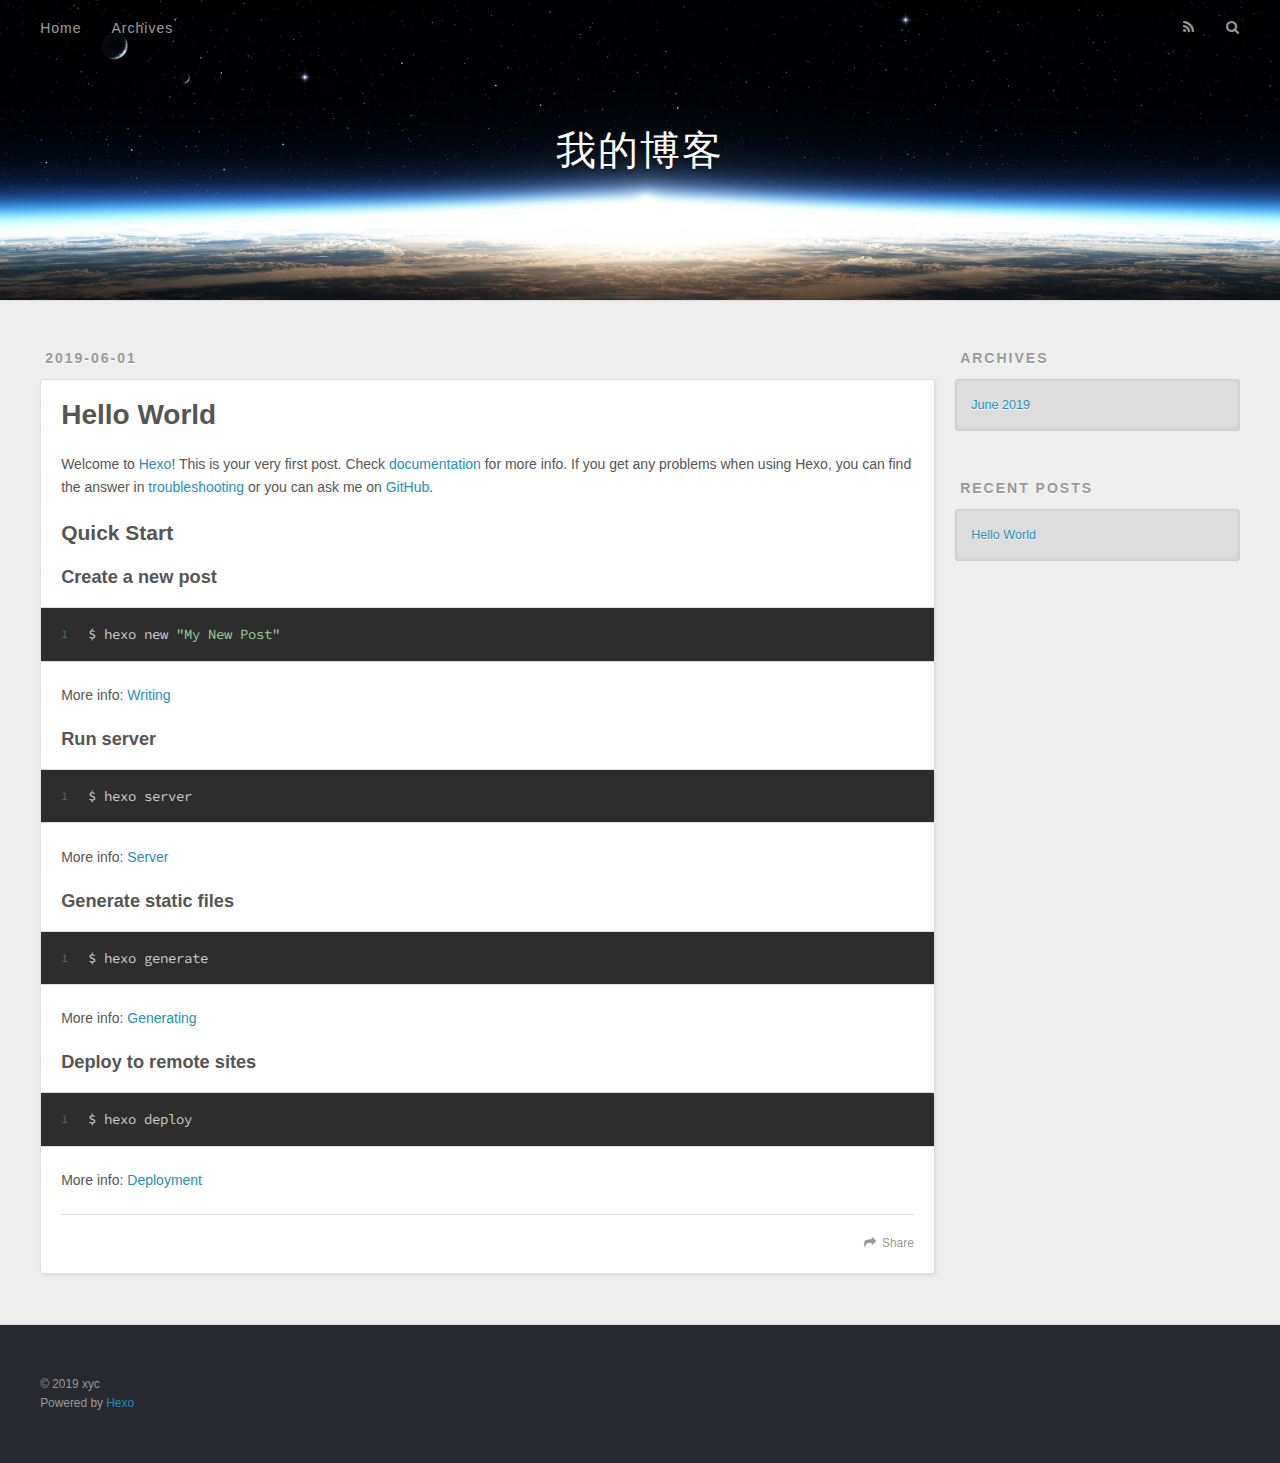
==== index.html @ a3c58cc2 "Site updated: 2019-06-01 21:04:26" ====
<!DOCTYPE html>
<html>
<head><meta name="generator" content="Hexo 3.8.0">
  <meta charset="utf-8">
  

  
  <title>我的博客</title>
  <meta name="viewport" content="width=device-width, initial-scale=1, maximum-scale=1">
  <meta property="og:type" content="website">
<meta property="og:title" content="我的博客">
<meta property="og:url" content="http://yoursite.com/index.html">
<meta property="og:site_name" content="我的博客">
<meta property="og:locale" content="default">
<meta name="twitter:card" content="summary">
<meta name="twitter:title" content="我的博客">
  
    <link rel="alternate" href="/atom.xml" title="我的博客" type="application/atom+xml">
  
  
    <link rel="icon" href="/favicon.png">
  
  
    <link href="//fonts.googleapis.com/css?family=Source+Code+Pro" rel="stylesheet" type="text/css">
  
  <link rel="stylesheet" href="/css/style.css">
</head>
</html>
<body>
  <div id="container">
    <div id="wrap">
      <header id="header">
  <div id="banner"></div>
  <div id="header-outer" class="outer">
    <div id="header-title" class="inner">
      <h1 id="logo-wrap">
        <a href="/" id="logo">我的博客</a>
      </h1>
      
    </div>
    <div id="header-inner" class="inner">
      <nav id="main-nav">
        <a id="main-nav-toggle" class="nav-icon"></a>
        
          <a class="main-nav-link" href="/">Home</a>
        
          <a class="main-nav-link" href="/archives">Archives</a>
        
      </nav>
      <nav id="sub-nav">
        
          <a id="nav-rss-link" class="nav-icon" href="/atom.xml" title="RSS Feed"></a>
        
        <a id="nav-search-btn" class="nav-icon" title="Search"></a>
      </nav>
      <div id="search-form-wrap">
        <form action="//google.com/search" method="get" accept-charset="UTF-8" class="search-form"><input type="search" name="q" class="search-form-input" placeholder="Search"><button type="submit" class="search-form-submit">&#xF002;</button><input type="hidden" name="sitesearch" value="http://yoursite.com"></form>
      </div>
    </div>
  </div>
</header>
      <div class="outer">
        <section id="main">
  
    <article id="post-hello-world" class="article article-type-post" itemscope itemprop="blogPost">
  <div class="article-meta">
    <a href="/2019/06/01/hello-world/" class="article-date">
  <time datetime="2019-06-01T12:49:20.097Z" itemprop="datePublished">2019-06-01</time>
</a>
    
  </div>
  <div class="article-inner">
    
    
      <header class="article-header">
        
  
    <h1 itemprop="name">
      <a class="article-title" href="/2019/06/01/hello-world/">Hello World</a>
    </h1>
  

      </header>
    
    <div class="article-entry" itemprop="articleBody">
      
        <p>Welcome to <a href="https://hexo.io/" target="_blank" rel="noopener">Hexo</a>! This is your very first post. Check <a href="https://hexo.io/docs/" target="_blank" rel="noopener">documentation</a> for more info. If you get any problems when using Hexo, you can find the answer in <a href="https://hexo.io/docs/troubleshooting.html" target="_blank" rel="noopener">troubleshooting</a> or you can ask me on <a href="https://github.com/hexojs/hexo/issues" target="_blank" rel="noopener">GitHub</a>.</p>
<h2 id="Quick-Start"><a href="#Quick-Start" class="headerlink" title="Quick Start"></a>Quick Start</h2><h3 id="Create-a-new-post"><a href="#Create-a-new-post" class="headerlink" title="Create a new post"></a>Create a new post</h3><figure class="highlight bash"><table><tr><td class="gutter"><pre><span class="line">1</span><br></pre></td><td class="code"><pre><span class="line">$ hexo new <span class="string">"My New Post"</span></span><br></pre></td></tr></table></figure>

<p>More info: <a href="https://hexo.io/docs/writing.html" target="_blank" rel="noopener">Writing</a></p>
<h3 id="Run-server"><a href="#Run-server" class="headerlink" title="Run server"></a>Run server</h3><figure class="highlight bash"><table><tr><td class="gutter"><pre><span class="line">1</span><br></pre></td><td class="code"><pre><span class="line">$ hexo server</span><br></pre></td></tr></table></figure>

<p>More info: <a href="https://hexo.io/docs/server.html" target="_blank" rel="noopener">Server</a></p>
<h3 id="Generate-static-files"><a href="#Generate-static-files" class="headerlink" title="Generate static files"></a>Generate static files</h3><figure class="highlight bash"><table><tr><td class="gutter"><pre><span class="line">1</span><br></pre></td><td class="code"><pre><span class="line">$ hexo generate</span><br></pre></td></tr></table></figure>

<p>More info: <a href="https://hexo.io/docs/generating.html" target="_blank" rel="noopener">Generating</a></p>
<h3 id="Deploy-to-remote-sites"><a href="#Deploy-to-remote-sites" class="headerlink" title="Deploy to remote sites"></a>Deploy to remote sites</h3><figure class="highlight bash"><table><tr><td class="gutter"><pre><span class="line">1</span><br></pre></td><td class="code"><pre><span class="line">$ hexo deploy</span><br></pre></td></tr></table></figure>

<p>More info: <a href="https://hexo.io/docs/deployment.html" target="_blank" rel="noopener">Deployment</a></p>

      
    </div>
    <footer class="article-footer">
      <a data-url="http://yoursite.com/2019/06/01/hello-world/" data-id="cjwdiovyq0000k8ajw006354e" class="article-share-link">Share</a>
      
      
    </footer>
  </div>
  
</article>


  


</section>
        
          <aside id="sidebar">
  
    

  
    

  
    
  
    
  <div class="widget-wrap">
    <h3 class="widget-title">Archives</h3>
    <div class="widget">
      <ul class="archive-list"><li class="archive-list-item"><a class="archive-list-link" href="/archives/2019/06/">June 2019</a></li></ul>
    </div>
  </div>


  
    
  <div class="widget-wrap">
    <h3 class="widget-title">Recent Posts</h3>
    <div class="widget">
      <ul>
        
          <li>
            <a href="/2019/06/01/hello-world/">Hello World</a>
          </li>
        
      </ul>
    </div>
  </div>

  
</aside>
        
      </div>
      <footer id="footer">
  
  <div class="outer">
    <div id="footer-info" class="inner">
      &copy; 2019 xyc<br>
      Powered by <a href="http://hexo.io/" target="_blank">Hexo</a>
    </div>
  </div>
</footer>
    </div>
    <nav id="mobile-nav">
  
    <a href="/" class="mobile-nav-link">Home</a>
  
    <a href="/archives" class="mobile-nav-link">Archives</a>
  
</nav>
    

<script src="//ajax.googleapis.com/ajax/libs/jquery/2.0.3/jquery.min.js"></script>


  <link rel="stylesheet" href="/fancybox/jquery.fancybox.css">
  <script src="/fancybox/jquery.fancybox.pack.js"></script>


<script src="/js/script.js"></script>



  </div>
</body>
</html>
---- css/style.css ----
body {
  width: 100%;
}
body:before,
body:after {
  content: "";
  display: table;
}
body:after {
  clear: both;
}
html,
body,
div,
span,
applet,
object,
iframe,
h1,
h2,
h3,
h4,
h5,
h6,
p,
blockquote,
pre,
a,
abbr,
acronym,
address,
big,
cite,
code,
del,
dfn,
em,
img,
ins,
kbd,
q,
s,
samp,
small,
strike,
strong,
sub,
sup,
tt,
var,
dl,
dt,
dd,
ol,
ul,
li,
fieldset,
form,
label,
legend,
table,
caption,
tbody,
tfoot,
thead,
tr,
th,
td {
  margin: 0;
  padding: 0;
  border: 0;
  outline: 0;
  font-weight: inherit;
  font-style: inherit;
  font-family: inherit;
  font-size: 100%;
  vertical-align: baseline;
}
body {
  line-height: 1;
  color: #000;
  background: #fff;
}
ol,
ul {
  list-style: none;
}
table {
  border-collapse: separate;
  border-spacing: 0;
  vertical-align: middle;
}
caption,
th,
td {
  text-align: left;
  font-weight: normal;
  vertical-align: middle;
}
a img {
  border: none;
}
input,
button {
  margin: 0;
  padding: 0;
}
input::-moz-focus-inner,
button::-moz-focus-inner {
  border: 0;
  padding: 0;
}
@font-face {
  font-family: FontAwesome;
  font-style: normal;
  font-weight: normal;
  src: url("fonts/fontawesome-webfont.eot?v=#4.0.3");
  src: url("fonts/fontawesome-webfont.eot?#iefix&v=#4.0.3") format("embedded-opentype"), url("fonts/fontawesome-webfont.woff?v=#4.0.3") format("woff"), url("fonts/fontawesome-webfont.ttf?v=#4.0.3") format("truetype"), url("fonts/fontawesome-webfont.svg#fontawesomeregular?v=#4.0.3") format("svg");
}
html,
body,
#container {
  height: 100%;
}
body {
  background: #eee;
  font: 14px -apple-system, BlinkMacSystemFont, "Segoe UI", "Roboto", "Oxygen", "Ubuntu", "Cantarell", "Fira Sans", "Droid Sans", "Helvetica Neue", sans-serif;
  -webkit-text-size-adjust: 100%;
}
.outer {
  max-width: 1220px;
  margin: 0 auto;
  padding: 0 20px;
}
.outer:before,
.outer:after {
  content: "";
  display: table;
}
.outer:after {
  clear: both;
}
.inner {
  display: inline;
  float: left;
  width: 98.33333333333333%;
  margin: 0 0.833333333333333%;
}
.left,
.alignleft {
  float: left;
}
.right,
.alignright {
  float: right;
}
.clear {
  clear: both;
}
#container {
  position: relative;
}
.mobile-nav-on {
  overflow: hidden;
}
#wrap {
  height: 100%;
  width: 100%;
  position: absolute;
  top: 0;
  left: 0;
  -webkit-transition: 0.2s ease-out;
  -moz-transition: 0.2s ease-out;
  -ms-transition: 0.2s ease-out;
  transition: 0.2s ease-out;
  z-index: 1;
  background: #eee;
}
.mobile-nav-on #wrap {
  left: 280px;
}
@media screen and (min-width: 768px) {
  #main {
    display: inline;
    float: left;
    width: 73.33333333333333%;
    margin: 0 0.833333333333333%;
  }
}
.article-date,
.article-category-link,
.archive-year,
.widget-title {
  text-decoration: none;
  text-transform: uppercase;
  letter-spacing: 2px;
  color: #999;
  margin-bottom: 1em;
  margin-left: 5px;
  line-height: 1em;
  text-shadow: 0 1px #fff;
  font-weight: bold;
}
.article-inner,
.archive-article-inner {
  background: #fff;
  -webkit-box-shadow: 1px 2px 3px #ddd;
  box-shadow: 1px 2px 3px #ddd;
  border: 1px solid #ddd;
  border-radius: 3px;
}
.article-entry h1,
.widget h1 {
  font-size: 2em;
}
.article-entry h2,
.widget h2 {
  font-size: 1.5em;
}
.article-entry h3,
.widget h3 {
  font-size: 1.3em;
}
.article-entry h4,
.widget h4 {
  font-size: 1.2em;
}
.article-entry h5,
.widget h5 {
  font-size: 1em;
}
.article-entry h6,
.widget h6 {
  font-size: 1em;
  color: #999;
}
.article-entry hr,
.widget hr {
  border: 1px dashed #ddd;
}
.article-entry strong,
.widget strong {
  font-weight: bold;
}
.article-entry em,
.widget em,
.article-entry cite,
.widget cite {
  font-style: italic;
}
.article-entry sup,
.widget sup,
.article-entry sub,
.widget sub {
  font-size: 0.75em;
  line-height: 0;
  position: relative;
  vertical-align: baseline;
}
.article-entry sup,
.widget sup {
  top: -0.5em;
}
.article-entry sub,
.widget sub {
  bottom: -0.2em;
}
.article-entry small,
.widget small {
  font-size: 0.85em;
}
.article-entry acronym,
.widget acronym,
.article-entry abbr,
.widget abbr {
  border-bottom: 1px dotted;
}
.article-entry ul,
.widget ul,
.article-entry ol,
.widget ol,
.article-entry dl,
.widget dl {
  margin: 0 20px;
  line-height: 1.6em;
}
.article-entry ul ul,
.widget ul ul,
.article-entry ol ul,
.widget ol ul,
.article-entry ul ol,
.widget ul ol,
.article-entry ol ol,
.widget ol ol {
  margin-top: 0;
  margin-bottom: 0;
}
.article-entry ul,
.widget ul {
  list-style: disc;
}
.article-entry ol,
.widget ol {
  list-style: decimal;
}
.article-entry dt,
.widget dt {
  font-weight: bold;
}
#header {
  height: 300px;
  position: relative;
  border-bottom: 1px solid #ddd;
}
#header:before,
#header:after {
  content: "";
  position: absolute;
  left: 0;
  right: 0;
  height: 40px;
}
#header:before {
  top: 0;
  background: -webkit-linear-gradient(rgba(0,0,0,0.2), transparent);
  background: -moz-linear-gradient(rgba(0,0,0,0.2), transparent);
  background: -ms-linear-gradient(rgba(0,0,0,0.2), transparent);
  background: linear-gradient(rgba(0,0,0,0.2), transparent);
}
#header:after {
  bottom: 0;
  background: -webkit-linear-gradient(transparent, rgba(0,0,0,0.2));
  background: -moz-linear-gradient(transparent, rgba(0,0,0,0.2));
  background: -ms-linear-gradient(transparent, rgba(0,0,0,0.2));
  background: linear-gradient(transparent, rgba(0,0,0,0.2));
}
#header-outer {
  height: 100%;
  position: relative;
}
#header-inner {
  position: relative;
  overflow: hidden;
}
#banner {
  position: absolute;
  top: 0;
  left: 0;
  width: 100%;
  height: 100%;
  background: url("images/banner.jpg") center #000;
  -webkit-background-size: cover;
  -moz-background-size: cover;
  background-size: cover;
  z-index: -1;
}
#header-title {
  text-align: center;
  height: 40px;
  position: absolute;
  top: 50%;
  left: 0;
  margin-top: -20px;
}
#logo,
#subtitle {
  text-decoration: none;
  color: #fff;
  font-weight: 300;
  text-shadow: 0 1px 4px rgba(0,0,0,0.3);
}
#logo {
  font-size: 40px;
  line-height: 40px;
  letter-spacing: 2px;
}
#subtitle {
  font-size: 16px;
  line-height: 16px;
  letter-spacing: 1px;
}
#subtitle-wrap {
  margin-top: 16px;
}
#main-nav {
  float: left;
  margin-left: -15px;
}
.nav-icon,
.main-nav-link {
  float: left;
  color: #fff;
  opacity: 0.6;
  text-decoration: none;
  text-shadow: 0 1px rgba(0,0,0,0.2);
  -webkit-transition: opacity 0.2s;
  -moz-transition: opacity 0.2s;
  -ms-transition: opacity 0.2s;
  transition: opacity 0.2s;
  display: block;
  padding: 20px 15px;
}
.nav-icon:hover,
.main-nav-link:hover {
  opacity: 1;
}
.nav-icon {
  font-family: FontAwesome;
  text-align: center;
  font-size: 14px;
  width: 14px;
  height: 14px;
  padding: 20px 15px;
  position: relative;
  cursor: pointer;
}
.main-nav-link {
  font-weight: 300;
  letter-spacing: 1px;
}
@media screen and (max-width: 479px) {
  .main-nav-link {
    display: none;
  }
}
#main-nav-toggle {
  display: none;
}
#main-nav-toggle:before {
  content: "\f0c9";
}
@media screen and (max-width: 479px) {
  #main-nav-toggle {
    display: block;
  }
}
#sub-nav {
  float: right;
  margin-right: -15px;
}
#nav-rss-link:before {
  content: "\f09e";
}
#nav-search-btn:before {
  content: "\f002";
}
#search-form-wrap {
  position: absolute;
  top: 15px;
  width: 150px;
  height: 30px;
  right: -150px;
  opacity: 0;
  -webkit-transition: 0.2s ease-out;
  -moz-transition: 0.2s ease-out;
  -ms-transition: 0.2s ease-out;
  transition: 0.2s ease-out;
}
#search-form-wrap.on {
  opacity: 1;
  right: 0;
}
@media screen and (max-width: 479px) {
  #search-form-wrap {
    width: 100%;
    right: -100%;
  }
}
.search-form {
  position: absolute;
  top: 0;
  left: 0;
  right: 0;
  background: #fff;
  padding: 5px 15px;
  border-radius: 15px;
  -webkit-box-shadow: 0 0 10px rgba(0,0,0,0.3);
  box-shadow: 0 0 10px rgba(0,0,0,0.3);
}
.search-form-input {
  border: none;
  background: none;
  color: #555;
  width: 100%;
  font: 13px -apple-system, BlinkMacSystemFont, "Segoe UI", "Roboto", "Oxygen", "Ubuntu", "Cantarell", "Fira Sans", "Droid Sans", "Helvetica Neue", sans-serif;
  outline: none;
}
.search-form-input::-webkit-search-results-decoration,
.search-form-input::-webkit-search-cancel-button {
  -webkit-appearance: none;
}
.search-form-submit {
  position: absolute;
  top: 50%;
  right: 10px;
  margin-top: -7px;
  font: 13px FontAwesome;
  border: none;
  background: none;
  color: #bbb;
  cursor: pointer;
}
.search-form-submit:hover,
.search-form-submit:focus {
  color: #777;
}
.article {
  margin: 50px 0;
}
.article-inner {
  overflow: hidden;
}
.article-meta:before,
.article-meta:after {
  content: "";
  display: table;
}
.article-meta:after {
  clear: both;
}
.article-date {
  float: left;
}
.article-category {
  float: left;
  line-height: 1em;
  color: #ccc;
  text-shadow: 0 1px #fff;
  margin-left: 8px;
}
.article-category:before {
  content: "\2022";
}
.article-category-link {
  margin: 0 12px 1em;
}
.article-header {
  padding: 20px 20px 0;
}
.article-title {
  text-decoration: none;
  font-size: 2em;
  font-weight: bold;
  color: #555;
  line-height: 1.1em;
  -webkit-transition: color 0.2s;
  -moz-transition: color 0.2s;
  -ms-transition: color 0.2s;
  transition: color 0.2s;
}
a.article-title:hover {
  color: #258fb8;
}
.article-entry {
  color: #555;
  padding: 0 20px;
}
.article-entry:before,
.article-entry:after {
  content: "";
  display: table;
}
.article-entry:after {
  clear: both;
}
.article-entry p,
.article-entry table {
  line-height: 1.6em;
  margin: 1.6em 0;
}
.article-entry h1,
.article-entry h2,
.article-entry h3,
.article-entry h4,
.article-entry h5,
.article-entry h6 {
  font-weight: bold;
}
.article-entry h1,
.article-entry h2,
.article-entry h3,
.article-entry h4,
.article-entry h5,
.article-entry h6 {
  line-height: 1.1em;
  margin: 1.1em 0;
}
.article-entry a {
  color: #258fb8;
  text-decoration: none;
}
.article-entry a:hover {
  text-decoration: underline;
}
.article-entry ul,
.article-entry ol,
.article-entry dl {
  margin-top: 1.6em;
  margin-bottom: 1.6em;
}
.article-entry img,
.article-entry video {
  max-width: 100%;
  height: auto;
  display: block;
  margin: auto;
}
.article-entry iframe {
  border: none;
}
.article-entry table {
  width: 100%;
  border-collapse: collapse;
  border-spacing: 0;
}
.article-entry th {
  font-weight: bold;
  border-bottom: 3px solid #ddd;
  padding-bottom: 0.5em;
}
.article-entry td {
  border-bottom: 1px solid #ddd;
  padding: 10px 0;
}
.article-entry blockquote {
  font-family: Georgia, "Times New Roman", serif;
  font-size: 1.4em;
  margin: 1.6em 20px;
  text-align: center;
}
.article-entry blockquote footer {
  font-size: 14px;
  margin: 1.6em 0;
  font-family: -apple-system, BlinkMacSystemFont, "Segoe UI", "Roboto", "Oxygen", "Ubuntu", "Cantarell", "Fira Sans", "Droid Sans", "Helvetica Neue", sans-serif;
}
.article-entry blockquote footer cite:before {
  content: "—";
  padding: 0 0.5em;
}
.article-entry .pullquote {
  text-align: left;
  width: 45%;
  margin: 0;
}
.article-entry .pullquote.left {
  margin-left: 0.5em;
  margin-right: 1em;
}
.article-entry .pullquote.right {
  margin-right: 0.5em;
  margin-left: 1em;
}
.article-entry .caption {
  color: #999;
  display: block;
  font-size: 0.9em;
  margin-top: 0.5em;
  position: relative;
  text-align: center;
}
.article-entry .video-container {
  position: relative;
  padding-top: 56.25%;
  height: 0;
  overflow: hidden;
}
.article-entry .video-container iframe,
.article-entry .video-container object,
.article-entry .video-container embed {
  position: absolute;
  top: 0;
  left: 0;
  width: 100%;
  height: 100%;
  margin-top: 0;
}
.article-more-link a {
  display: inline-block;
  line-height: 1em;
  padding: 6px 15px;
  border-radius: 15px;
  background: #eee;
  color: #999;
  text-shadow: 0 1px #fff;
  text-decoration: none;
}
.article-more-link a:hover {
  background: #258fb8;
  color: #fff;
  text-decoration: none;
  text-shadow: 0 1px #1e7293;
}
.article-footer {
  font-size: 0.85em;
  line-height: 1.6em;
  border-top: 1px solid #ddd;
  padding-top: 1.6em;
  margin: 0 20px 20px;
}
.article-footer:before,
.article-footer:after {
  content: "";
  display: table;
}
.article-footer:after {
  clear: both;
}
.article-footer a {
  color: #999;
  text-decoration: none;
}
.article-footer a:hover {
  color: #555;
}
.article-tag-list-item {
  float: left;
  margin-right: 10px;
}
.article-tag-list-link:before {
  content: "#";
}
.article-comment-link {
  float: right;
}
.article-comment-link:before {
  content: "\f075";
  font-family: FontAwesome;
  padding-right: 8px;
}
.article-share-link {
  cursor: pointer;
  float: right;
  margin-left: 20px;
}
.article-share-link:before {
  content: "\f064";
  font-family: FontAwesome;
  padding-right: 6px;
}
#article-nav {
  position: relative;
}
#article-nav:before,
#article-nav:after {
  content: "";
  display: table;
}
#article-nav:after {
  clear: both;
}
@media screen and (min-width: 768px) {
  #article-nav {
    margin: 50px 0;
  }
  #article-nav:before {
    width: 8px;
    height: 8px;
    position: absolute;
    top: 50%;
    left: 50%;
    margin-top: -4px;
    margin-left: -4px;
    content: "";
    border-radius: 50%;
    background: #ddd;
    -webkit-box-shadow: 0 1px 2px #fff;
    box-shadow: 0 1px 2px #fff;
  }
}
.article-nav-link-wrap {
  text-decoration: none;
  text-shadow: 0 1px #fff;
  color: #999;
  -webkit-box-sizing: border-box;
  -moz-box-sizing: border-box;
  box-sizing: border-box;
  margin-top: 50px;
  text-align: center;
  display: block;
}
.article-nav-link-wrap:hover {
  color: #555;
}
@media screen and (min-width: 768px) {
  .article-nav-link-wrap {
    width: 50%;
    margin-top: 0;
  }
}
@media screen and (min-width: 768px) {
  #article-nav-newer {
    float: left;
    text-align: right;
    padding-right: 20px;
  }
}
@media screen and (min-width: 768px) {
  #article-nav-older {
    float: right;
    text-align: left;
    padding-left: 20px;
  }
}
.article-nav-caption {
  text-transform: uppercase;
  letter-spacing: 2px;
  color: #ddd;
  line-height: 1em;
  font-weight: bold;
}
#article-nav-newer .article-nav-caption {
  margin-right: -2px;
}
.article-nav-title {
  font-size: 0.85em;
  line-height: 1.6em;
  margin-top: 0.5em;
}
.article-share-box {
  position: absolute;
  display: none;
  background: #fff;
  -webkit-box-shadow: 1px 2px 10px rgba(0,0,0,0.2);
  box-shadow: 1px 2px 10px rgba(0,0,0,0.2);
  border-radius: 3px;
  margin-left: -145px;
  overflow: hidden;
  z-index: 1;
}
.article-share-box.on {
  display: block;
}
.article-share-input {
  width: 100%;
  background: none;
  -webkit-box-sizing: border-box;
  -moz-box-sizing: border-box;
  box-sizing: border-box;
  font: 14px -apple-system, BlinkMacSystemFont, "Segoe UI", "Roboto", "Oxygen", "Ubuntu", "Cantarell", "Fira Sans", "Droid Sans", "Helvetica Neue", sans-serif;
  padding: 0 15px;
  color: #555;
  outline: none;
  border: 1px solid #ddd;
  border-radius: 3px 3px 0 0;
  height: 36px;
  line-height: 36px;
}
.article-share-links {
  background: #eee;
}
.article-share-links:before,
.article-share-links:after {
  content: "";
  display: table;
}
.article-share-links:after {
  clear: both;
}
.article-share-twitter,
.article-share-facebook,
.article-share-pinterest,
.article-share-google {
  width: 50px;
  height: 36px;
  display: block;
  float: left;
  position: relative;
  color: #999;
  text-shadow: 0 1px #fff;
}
.article-share-twitter:before,
.article-share-facebook:before,
.article-share-pinterest:before,
.article-share-google:before {
  font-size: 20px;
  font-family: FontAwesome;
  width: 20px;
  height: 20px;
  position: absolute;
  top: 50%;
  left: 50%;
  margin-top: -10px;
  margin-left: -10px;
  text-align: center;
}
.article-share-twitter:hover,
.article-share-facebook:hover,
.article-share-pinterest:hover,
.article-share-google:hover {
  color: #fff;
}
.article-share-twitter:before {
  content: "\f099";
}
.article-share-twitter:hover {
  background: #00aced;
  text-shadow: 0 1px #008abe;
}
.article-share-facebook:before {
  content: "\f09a";
}
.article-share-facebook:hover {
  background: #3b5998;
  text-shadow: 0 1px #2f477a;
}
.article-share-pinterest:before {
  content: "\f0d2";
}
.article-share-pinterest:hover {
  background: #cb2027;
  text-shadow: 0 1px #a21a1f;
}
.article-share-google:before {
  content: "\f0d5";
}
.article-share-google:hover {
  background: #dd4b39;
  text-shadow: 0 1px #be3221;
}
.article-gallery {
  background: #000;
  position: relative;
}
.article-gallery-photos {
  position: relative;
  overflow: hidden;
}
.article-gallery-img {
  display: none;
  max-width: 100%;
}
.article-gallery-img:first-child {
  display: block;
}
.article-gallery-img.loaded {
  position: absolute;
  display: block;
}
.article-gallery-img img {
  display: block;
  max-width: 100%;
  margin: 0 auto;
}
#comments {
  background: #fff;
  -webkit-box-shadow: 1px 2px 3px #ddd;
  box-shadow: 1px 2px 3px #ddd;
  padding: 20px;
  border: 1px solid #ddd;
  border-radius: 3px;
  margin: 50px 0;
}
#comments a {
  color: #258fb8;
}
.archives-wrap {
  margin: 50px 0;
}
.archives:before,
.archives:after {
  content: "";
  display: table;
}
.archives:after {
  clear: both;
}
.archive-year-wrap {
  margin-bottom: 1em;
}
.archives {
  -webkit-column-gap: 10px;
  -moz-column-gap: 10px;
  column-gap: 10px;
}
@media screen and (min-width: 480px) and (max-width: 767px) {
  .archives {
    -webkit-column-count: 2;
    -moz-column-count: 2;
    column-count: 2;
  }
}
@media screen and (min-width: 768px) {
  .archives {
    -webkit-column-count: 3;
    -moz-column-count: 3;
    column-count: 3;
  }
}
.archive-article {
  -webkit-column-break-inside: avoid;
  page-break-inside: avoid;
  overflow: hidden;
  break-inside: avoid-column;
}
.archive-article-inner {
  padding: 10px;
  margin-bottom: 15px;
}
.archive-article-title {
  text-decoration: none;
  font-weight: bold;
  color: #555;
  -webkit-transition: color 0.2s;
  -moz-transition: color 0.2s;
  -ms-transition: color 0.2s;
  transition: color 0.2s;
  line-height: 1.6em;
}
.archive-article-title:hover {
  color: #258fb8;
}
.archive-article-footer {
  margin-top: 1em;
}
.archive-article-date {
  color: #999;
  text-decoration: none;
  font-size: 0.85em;
  line-height: 1em;
  margin-bottom: 0.5em;
  display: block;
}
#page-nav {
  margin: 50px auto;
  background: #fff;
  -webkit-box-shadow: 1px 2px 3px #ddd;
  box-shadow: 1px 2px 3px #ddd;
  border: 1px solid #ddd;
  border-radius: 3px;
  text-align: center;
  color: #999;
  overflow: hidden;
}
#page-nav:before,
#page-nav:after {
  content: "";
  display: table;
}
#page-nav:after {
  clear: both;
}
#page-nav a,
#page-nav span {
  padding: 10px 20px;
  line-height: 1;
  height: 2ex;
}
#page-nav a {
  color: #999;
  text-decoration: none;
}
#page-nav a:hover {
  background: #999;
  color: #fff;
}
#page-nav .prev {
  float: left;
}
#page-nav .next {
  float: right;
}
#page-nav .page-number {
  display: inline-block;
}
@media screen and (max-width: 479px) {
  #page-nav .page-number {
    display: none;
  }
}
#page-nav .current {
  color: #555;
  font-weight: bold;
}
#page-nav .space {
  color: #ddd;
}
#footer {
  background: #262a30;
  padding: 50px 0;
  border-top: 1px solid #ddd;
  color: #999;
}
#footer a {
  color: #258fb8;
  text-decoration: none;
}
#footer a:hover {
  text-decoration: underline;
}
#footer-info {
  line-height: 1.6em;
  font-size: 0.85em;
}
.article-entry pre,
.article-entry .highlight {
  background: #2d2d2d;
  margin: 0 -20px;
  padding: 15px 20px;
  border-style: solid;
  border-color: #ddd;
  border-width: 1px 0;
  overflow: auto;
  color: #ccc;
  line-height: 22.400000000000002px;
}
.article-entry .highlight .gutter pre,
.article-entry .gist .gist-file .gist-data .line-numbers {
  color: #666;
  font-size: 0.85em;
}
.article-entry pre,
.article-entry code {
  font-family: "Source Code Pro", Consolas, Monaco, Menlo, Consolas, monospace;
}
.article-entry code {
  background: #eee;
  text-shadow: 0 1px #fff;
  padding: 0 0.3em;
}
.article-entry pre code {
  background: none;
  text-shadow: none;
  padding: 0;
}
.article-entry .highlight pre {
  border: none;
  margin: 0;
  padding: 0;
}
.article-entry .highlight table {
  margin: 0;
  width: auto;
}
.article-entry .highlight td {
  border: none;
  padding: 0;
}
.article-entry .highlight figcaption {
  font-size: 0.85em;
  color: #999;
  line-height: 1em;
  margin-bottom: 1em;
}
.article-entry .highlight figcaption:before,
.article-entry .highlight figcaption:after {
  content: "";
  display: table;
}
.article-entry .highlight figcaption:after {
  clear: both;
}
.article-entry .highlight figcaption a {
  float: right;
}
.article-entry .highlight .gutter pre {
  text-align: right;
  padding-right: 20px;
}
.article-entry .highlight .line {
  height: 22.400000000000002px;
}
.article-entry .highlight .line.marked {
  background: #515151;
}
.article-entry .gist {
  margin: 0 -20px;
  border-style: solid;
  border-color: #ddd;
  border-width: 1px 0;
  background: #2d2d2d;
  padding: 15px 20px 15px 0;
}
.article-entry .gist .gist-file {
  border: none;
  font-family: "Source Code Pro", Consolas, Monaco, Menlo, Consolas, monospace;
  margin: 0;
}
.article-entry .gist .gist-file .gist-data {
  background: none;
  border: none;
}
.article-entry .gist .gist-file .gist-data .line-numbers {
  background: none;
  border: none;
  padding: 0 20px 0 0;
}
.article-entry .gist .gist-file .gist-data .line-data {
  padding: 0 !important;
}
.article-entry .gist .gist-file .highlight {
  margin: 0;
  padding: 0;
  border: none;
}
.article-entry .gist .gist-file .gist-meta {
  background: #2d2d2d;
  color: #999;
  font: 0.85em -apple-system, BlinkMacSystemFont, "Segoe UI", "Roboto", "Oxygen", "Ubuntu", "Cantarell", "Fira Sans", "Droid Sans", "Helvetica Neue", sans-serif;
  text-shadow: 0 0;
  padding: 0;
  margin-top: 1em;
  margin-left: 20px;
}
.article-entry .gist .gist-file .gist-meta a {
  color: #258fb8;
  font-weight: normal;
}
.article-entry .gist .gist-file .gist-meta a:hover {
  text-decoration: underline;
}
pre .comment,
pre .title {
  color: #999;
}
pre .variable,
pre .attribute,
pre .tag,
pre .regexp,
pre .ruby .constant,
pre .xml .tag .title,
pre .xml .pi,
pre .xml .doctype,
pre .html .doctype,
pre .css .id,
pre .css .class,
pre .css .pseudo {
  color: #f2777a;
}
pre .number,
pre .preprocessor,
pre .built_in,
pre .literal,
pre .params,
pre .constant {
  color: #f99157;
}
pre .class,
pre .ruby .class .title,
pre .css .rules .attribute {
  color: #9c9;
}
pre .string,
pre .value,
pre .inheritance,
pre .header,
pre .ruby .symbol,
pre .xml .cdata {
  color: #9c9;
}
pre .css .hexcolor {
  color: #6cc;
}
pre .function,
pre .python .decorator,
pre .python .title,
pre .ruby .function .title,
pre .ruby .title .keyword,
pre .perl .sub,
pre .javascript .title,
pre .coffeescript .title {
  color: #69c;
}
pre .keyword,
pre .javascript .function {
  color: #c9c;
}
@media screen and (max-width: 479px) {
  #mobile-nav {
    position: absolute;
    top: 0;
    left: 0;
    width: 280px;
    height: 100%;
    background: #191919;
    border-right: 1px solid #fff;
  }
}
@media screen and (max-width: 479px) {
  .mobile-nav-link {
    display: block;
    color: #999;
    text-decoration: none;
    padding: 15px 20px;
    font-weight: bold;
  }
  .mobile-nav-link:hover {
    color: #fff;
  }
}
@media screen and (min-width: 768px) {
  #sidebar {
    display: inline;
    float: left;
    width: 23.333333333333332%;
    margin: 0 0.833333333333333%;
  }
}
.widget-wrap {
  margin: 50px 0;
}
.widget {
  color: #777;
  text-shadow: 0 1px #fff;
  background: #ddd;
  -webkit-box-shadow: 0 -1px 4px #ccc inset;
  box-shadow: 0 -1px 4px #ccc inset;
  border: 1px solid #ccc;
  padding: 15px;
  border-radius: 3px;
}
.widget a {
  color: #258fb8;
  text-decoration: none;
}
.widget a:hover {
  text-decoration: underline;
}
.widget ul ul,
.widget ol ul,
.widget dl ul,
.widget ul ol,
.widget ol ol,
.widget dl ol,
.widget ul dl,
.widget ol dl,
.widget dl dl {
  margin-left: 15px;
  list-style: disc;
}
.widget {
  line-height: 1.6em;
  word-wrap: break-word;
  font-size: 0.9em;
}
.widget ul,
.widget ol {
  list-style: none;
  margin: 0;
}
.widget ul ul,
.widget ol ul,
.widget ul ol,
.widget ol ol {
  margin: 0 20px;
}
.widget ul ul,
.widget ol ul {
  list-style: disc;
}
.widget ul ol,
.widget ol ol {
  list-style: decimal;
}
.category-list-count,
.tag-list-count,
.archive-list-count {
  padding-left: 5px;
  color: #999;
  font-size: 0.85em;
}
.category-list-count:before,
.tag-list-count:before,
.archive-list-count:before {
  content: "(";
}
.category-list-count:after,
.tag-list-count:after,
.archive-list-count:after {
  content: ")";
}
.tagcloud a {
  margin-right: 5px;
  display: inline-block;
}
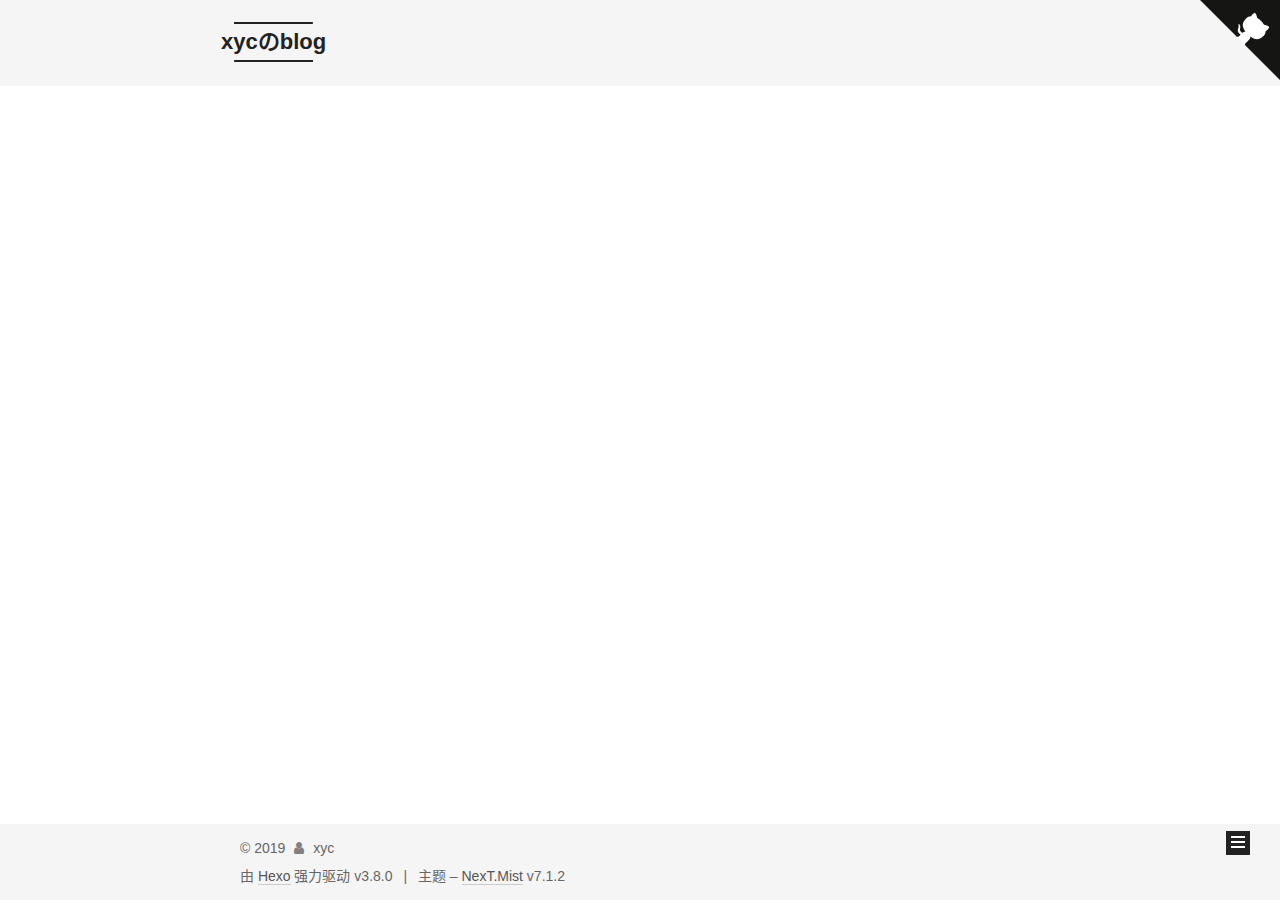
==== commit bf333965: "Site updated: 2019-06-19 16:52:22" ====
--- a/index.html
+++ b/index.html
@@ -1,188 +1,749 @@
 <!DOCTYPE html>
-<html>
+
+
+
+
+
+
+
+
+
+
+
+
+  
+
+
+<html class="theme-next mist use-motion" lang="zh-CN">
 <head><meta name="generator" content="Hexo 3.8.0">
-  <meta charset="utf-8">
-  
-
-  
-  <title>我的博客</title>
-  <meta name="viewport" content="width=device-width, initial-scale=1, maximum-scale=1">
+  <meta charset="UTF-8">
+<meta http-equiv="X-UA-Compatible" content="IE=edge">
+<meta name="viewport" content="width=device-width, initial-scale=1, maximum-scale=2">
+<meta name="theme-color" content="#222">
+
+
+
+
+
+
+
+
+
+
+
+
+
+
+
+
+
+
+
+
+
+
+
+
+<link rel="stylesheet" href="/lib/font-awesome/css/font-awesome.min.css?v=4.6.2">
+
+<link rel="stylesheet" href="/css/main.css?v=7.1.2">
+
+
+  <link rel="apple-touch-icon" sizes="180x180" href="/images/apple-touch-icon-next.png?v=7.1.2">
+
+
+  <link rel="icon" type="image/png" sizes="32x32" href="/images/favicon.ico?v=7.1.2">
+
+
+  <link rel="icon" type="image/png" sizes="16x16" href="/images/favicon-16x16-next.png?v=7.1.2">
+
+
+  <link rel="mask-icon" href="/images/logo.svg?v=7.1.2" color="#222">
+
+
+
+
+
+
+
+<script id="hexo.configurations">
+  var NexT = window.NexT || {};
+  var CONFIG = {
+    root: '/',
+    scheme: 'Mist',
+    version: '7.1.2',
+    sidebar: {"position":"left","display":"post","offset":12,"onmobile":false,"dimmer":false},
+    back2top: true,
+    back2top_sidebar: false,
+    fancybox: false,
+    fastclick: false,
+    lazyload: false,
+    tabs: true,
+    motion: {"enable":true,"async":false,"transition":{"post_block":"fadeIn","post_header":"slideDownIn","post_body":"slideDownIn","coll_header":"slideLeftIn","sidebar":"slideUpIn"}},
+    algolia: {
+      applicationID: '',
+      apiKey: '',
+      indexName: '',
+      hits: {"per_page":10},
+      labels: {"input_placeholder":"Search for Posts","hits_empty":"We didn't find any results for the search: ${query}","hits_stats":"${hits} results found in ${time} ms"}
+    }
+  };
+</script>
+
+
+  
+
+
+
+
   <meta property="og:type" content="website">
-<meta property="og:title" content="我的博客">
+<meta property="og:title" content="xycのblog">
 <meta property="og:url" content="http://yoursite.com/index.html">
-<meta property="og:site_name" content="我的博客">
-<meta property="og:locale" content="default">
+<meta property="og:site_name" content="xycのblog">
+<meta property="og:locale" content="zh-CN">
 <meta name="twitter:card" content="summary">
-<meta name="twitter:title" content="我的博客">
-  
-    <link rel="alternate" href="/atom.xml" title="我的博客" type="application/atom+xml">
-  
-  
-    <link rel="icon" href="/favicon.png">
-  
-  
-    <link href="//fonts.googleapis.com/css?family=Source+Code+Pro" rel="stylesheet" type="text/css">
-  
-  <link rel="stylesheet" href="/css/style.css">
+<meta name="twitter:title" content="xycのblog">
+
+
+
+
+
+  
+  
+  <link rel="canonical" href="http://yoursite.com/">
+
+
+
+<script id="page.configurations">
+  CONFIG.page = {
+    sidebar: "",
+  };
+</script>
+
+  <title>xycのblog</title>
+  
+
+
+
+
+
+
+
+
+
+
+
+
+  <noscript>
+  <style>
+  .use-motion .motion-element,
+  .use-motion .brand,
+  .use-motion .menu-item,
+  .sidebar-inner,
+  .use-motion .post-block,
+  .use-motion .pagination,
+  .use-motion .comments,
+  .use-motion .post-header,
+  .use-motion .post-body,
+  .use-motion .collection-title { opacity: initial; }
+
+  .use-motion .logo,
+  .use-motion .site-title,
+  .use-motion .site-subtitle {
+    opacity: initial;
+    top: initial;
+  }
+
+  .use-motion .logo-line-before i { left: initial; }
+  .use-motion .logo-line-after i { right: initial; }
+  </style>
+</noscript>
+
 </head>
-</html>
-<body>
-  <div id="container">
-    <div id="wrap">
-      <header id="header">
-  <div id="banner"></div>
-  <div id="header-outer" class="outer">
-    <div id="header-title" class="inner">
-      <h1 id="logo-wrap">
-        <a href="/" id="logo">我的博客</a>
-      </h1>
-      
+
+<body itemscope itemtype="http://schema.org/WebPage" lang="zh-CN">
+
+  
+  
+    
+  
+
+  <div class="container sidebar-position-left 
+  page-home">
+    <div class="headband"></div>
+    <a href="https://github.com/ppxh" class="github-corner" aria-label="View source on GitHub"><svg width="80" height="80" viewbox="0 0 250 250" style="fill:#151513; color:#fff; position: absolute; top: 0; border: 0; right: 0;" aria-hidden="true"><path d="M0,0 L115,115 L130,115 L142,142 L250,250 L250,0 Z"/><path d="M128.3,109.0 C113.8,99.7 119.0,89.6 119.0,89.6 C122.0,82.7 120.5,78.6 120.5,78.6 C119.2,72.0 123.4,76.3 123.4,76.3 C127.3,80.9 125.5,87.3 125.5,87.3 C122.9,97.6 130.6,101.9 134.4,103.2" fill="currentColor" style="transform-origin: 130px 106px;" class="octo-arm"/><path d="M115.0,115.0 C114.9,115.1 118.7,116.5 119.8,115.4 L133.7,101.6 C136.9,99.2 139.9,98.4 142.2,98.6 C133.8,88.0 127.5,74.4 143.8,58.0 C148.5,53.4 154.0,51.2 159.7,51.0 C160.3,49.4 163.2,43.6 171.4,40.1 C171.4,40.1 176.1,42.5 178.8,56.2 C183.1,58.6 187.2,61.8 190.9,65.4 C194.5,69.0 197.7,73.2 200.1,77.6 C213.8,80.2 216.3,84.9 216.3,84.9 C212.7,93.1 206.9,96.0 205.4,96.6 C205.1,102.4 203.0,107.8 198.3,112.5 C181.9,128.9 168.3,122.5 157.7,114.1 C157.9,116.9 156.7,120.9 152.7,124.9 L141.0,136.5 C139.8,137.7 141.6,141.9 141.8,141.8 Z" fill="currentColor" class="octo-body"/></svg></a><style>.github-corner:hover .octo-arm{animation:octocat-wave 560ms ease-in-out}@keyframes octocat-wave{0%,100%{transform:rotate(0)}20%,60%{transform:rotate(-25deg)}40%,80%{transform:rotate(10deg)}}@media (max-width:500px){.github-corner:hover .octo-arm{animation:none}.github-corner .octo-arm{animation:octocat-wave 560ms ease-in-out}}</style>
+    <header id="header" class="header" itemscope itemtype="http://schema.org/WPHeader">
+      <div class="header-inner"><div class="site-brand-wrapper">
+  <div class="site-meta">
+    
+
+    <div class="custom-logo-site-title">
+      <a href="/" class="brand" rel="start">
+        <span class="logo-line-before"><i></i></span>
+        <span class="site-title">xycのblog</span>
+        <span class="logo-line-after"><i></i></span>
+      </a>
     </div>
-    <div id="header-inner" class="inner">
-      <nav id="main-nav">
-        <a id="main-nav-toggle" class="nav-icon"></a>
-        
-          <a class="main-nav-link" href="/">Home</a>
-        
-          <a class="main-nav-link" href="/archives">Archives</a>
-        
-      </nav>
-      <nav id="sub-nav">
-        
-          <a id="nav-rss-link" class="nav-icon" href="/atom.xml" title="RSS Feed"></a>
-        
-        <a id="nav-search-btn" class="nav-icon" title="Search"></a>
-      </nav>
-      <div id="search-form-wrap">
-        <form action="//google.com/search" method="get" accept-charset="UTF-8" class="search-form"><input type="search" name="q" class="search-form-input" placeholder="Search"><button type="submit" class="search-form-submit">&#xF002;</button><input type="hidden" name="sitesearch" value="http://yoursite.com"></form>
-      </div>
+    
+      
+        <p class="site-subtitle">something need remember</p>
+      
+    
+    
+  </div>
+
+  <div class="site-nav-toggle">
+    <button aria-label="切换导航栏">
+      <span class="btn-bar"></span>
+      <span class="btn-bar"></span>
+      <span class="btn-bar"></span>
+    </button>
+  </div>
+</div>
+
+
+
+<nav class="site-nav">
+  
+    <ul id="menu" class="menu">
+      
+        
+        
+        
+          
+          <li class="menu-item menu-item-home menu-item-active">
+
+    
+    
+    
+      
+    
+
+    
+      
+    
+
+    <a href="/" rel="section"><i class="menu-item-icon fa fa-fw fa-home"></i> <br>首页</a>
+
+  </li>
+        
+        
+        
+          
+          <li class="menu-item menu-item-about">
+
+    
+    
+    
+      
+    
+
+    
+      
+    
+
+    <a href="/about/" rel="section"><i class="menu-item-icon fa fa-fw fa-user"></i> <br>关于</a>
+
+  </li>
+        
+        
+        
+          
+          <li class="menu-item menu-item-tags">
+
+    
+    
+    
+      
+    
+
+    
+      
+    
+
+    <a href="/tags/" rel="section"><i class="menu-item-icon fa fa-fw fa-tags"></i> <br>标签<span class="badge">0</span></a>
+
+  </li>
+        
+        
+        
+          
+          <li class="menu-item menu-item-categories">
+
+    
+    
+    
+      
+    
+
+    
+      
+    
+
+    <a href="/categories/" rel="section"><i class="menu-item-icon fa fa-fw fa-th"></i> <br>分类<span class="badge">0</span></a>
+
+  </li>
+        
+        
+        
+          
+          <li class="menu-item menu-item-archives">
+
+    
+    
+    
+      
+    
+
+    
+      
+    
+
+    <a href="/archives/" rel="section"><i class="menu-item-icon fa fa-fw fa-archive"></i> <br>归档<span class="badge">1</span></a>
+
+  </li>
+
+      
+      
+    </ul>
+  
+
+  
+    
+
+  
+
+  
+</nav>
+
+
+
+  
+
+
+
+</div>
+    </header>
+
+    
+
+
+    <main id="main" class="main">
+      <div class="main-inner">
+        <div class="content-wrap">
+          
+          <div id="content" class="content">
+            
+  <section id="posts" class="posts-expand">
+    
+      
+
+  
+
+  
+  
+  
+
+  
+
+  <article class="post post-type-normal" itemscope itemtype="http://schema.org/Article">
+  
+  
+  
+  <div class="post-block">
+    <link itemprop="mainEntityOfPage" href="http://yoursite.com/2019/06/01/hello-world/">
+
+    <span hidden itemprop="author" itemscope itemtype="http://schema.org/Person">
+      <meta itemprop="name" content="xyc">
+      <meta itemprop="description" content>
+      <meta itemprop="image" content="/images/avatar.gif">
+    </span>
+
+    <span hidden itemprop="publisher" itemscope itemtype="http://schema.org/Organization">
+      <meta itemprop="name" content="xycのblog">
+    </span>
+
+    
+      <header class="post-header">
+
+        
+        
+          <h1 class="post-title" itemprop="name headline">
+                
+                
+                <a href="/2019/06/01/hello-world/" class="post-title-link" itemprop="url">首页</a>
+              
+            
+          </h1>
+        
+
+        <div class="post-meta">
+          <span class="post-time">
+
+            
+            
+            
+
+            
+              <span class="post-meta-item-icon">
+                <i class="fa fa-calendar-o"></i>
+              </span>
+              
+                <span class="post-meta-item-text">发表于</span>
+              
+
+              
+                
+              
+
+              <time title="创建时间：2019-06-01 20:49:20" itemprop="dateCreated datePublished" datetime="2019-06-01T20:49:20+08:00">2019-06-01</time>
+            
+
+            
+              
+
+              
+                
+                <span class="post-meta-divider">|</span>
+                
+
+                <span class="post-meta-item-icon">
+                  <i class="fa fa-calendar-check-o"></i>
+                </span>
+                
+                  <span class="post-meta-item-text">更新于</span>
+                
+                <time title="修改时间：2019-06-19 16:52:09" itemprop="dateModified" datetime="2019-06-19T16:52:09+08:00">2019-06-19</time>
+              
+            
+          </span>
+
+          
+
+          
+            
+            
+          
+
+          
+          
+
+          
+
+          
+
+          
+
+        </div>
+      </header>
+    
+
+    
+    
+    
+    <div class="post-body" itemprop="articleBody">
+
+      
+      
+
+      
+        
+          
+            <p>#xycの博客</p>
+<h2 id="目前计划"><a href="#目前计划" class="headerlink" title="目前计划"></a>目前计划</h2><p>###PAT,CCF刷题 </p>
+<p> 日常记录 高级真题 0/63   2019.6.19</p>
+
+          
+        
+      
+    </div>
+
+    
+
+    
+    
+    
+
+    
+
+    
+      
+    
+    
+
+    
+
+    <footer class="post-footer">
+      
+
+      
+
+      
+
+      
+      
+        <div class="post-eof"></div>
+      
+    </footer>
+  </div>
+  
+  
+  
+  </article>
+
+
+    
+  </section>
+
+  
+
+
+          </div>
+          
+
+        </div>
+        
+          
+  
+  <div class="sidebar-toggle">
+    <div class="sidebar-toggle-line-wrap">
+      <span class="sidebar-toggle-line sidebar-toggle-line-first"></span>
+      <span class="sidebar-toggle-line sidebar-toggle-line-middle"></span>
+      <span class="sidebar-toggle-line sidebar-toggle-line-last"></span>
     </div>
   </div>
-</header>
-      <div class="outer">
-        <section id="main">
-  
-    <article id="post-hello-world" class="article article-type-post" itemscope itemprop="blogPost">
-  <div class="article-meta">
-    <a href="/2019/06/01/hello-world/" class="article-date">
-  <time datetime="2019-06-01T12:49:20.097Z" itemprop="datePublished">2019-06-01</time>
-</a>
+
+  <aside id="sidebar" class="sidebar">
+    <div class="sidebar-inner">
+
+      
+
+      
+
+      <div class="site-overview-wrap sidebar-panel sidebar-panel-active">
+        <div class="site-overview">
+          <div class="site-author motion-element" itemprop="author" itemscope itemtype="http://schema.org/Person">
+            
+              <p class="site-author-name" itemprop="name">xyc</p>
+              <div class="site-description motion-element" itemprop="description"></div>
+          </div>
+
+          
+            <nav class="site-state motion-element">
+              
+                <div class="site-state-item site-state-posts">
+                
+                  <a href="/archives/">
+                
+                    <span class="site-state-item-count">1</span>
+                    <span class="site-state-item-name">日志</span>
+                  </a>
+                </div>
+              
+
+              
+
+              
+            </nav>
+          
+
+          
+
+          
+
+          
+
+          
+
+          
+          
+
+          
+            
+          
+          
+
+        </div>
+      </div>
+
+      
+
+      
+
+    </div>
+  </aside>
+  
+
+
+        
+      </div>
+    </main>
+
+    <footer id="footer" class="footer">
+      <div class="footer-inner">
+        <div class="copyright">&copy; <span itemprop="copyrightYear">2019</span>
+  <span class="with-love" id="animate">
+    <i class="fa fa-user"></i>
+  </span>
+  <span class="author" itemprop="copyrightHolder">xyc</span>
+
+  
+
+  
+</div>
+
+
+  <div class="powered-by">由 <a href="https://hexo.io" class="theme-link" rel="noopener" target="_blank">Hexo</a> 强力驱动 v3.8.0</div>
+
+
+
+  <span class="post-meta-divider">|</span>
+
+
+
+  <div class="theme-info">主题 – <a href="https://theme-next.org" class="theme-link" rel="noopener" target="_blank">NexT.Mist</a> v7.1.2</div>
+
+
+
+
+        
+
+
+
+
+
+
+
+
+        
+      </div>
+    </footer>
+
+    
+      <div class="back-to-top">
+        <i class="fa fa-arrow-up"></i>
+        
+      </div>
+    
+
+    
+
+    
+
     
   </div>
-  <div class="article-inner">
-    
-    
-      <header class="article-header">
-        
-  
-    <h1 itemprop="name">
-      <a class="article-title" href="/2019/06/01/hello-world/">Hello World</a>
-    </h1>
-  
-
-      </header>
-    
-    <div class="article-entry" itemprop="articleBody">
-      
-        <p>Welcome to <a href="https://hexo.io/" target="_blank" rel="noopener">Hexo</a>! This is your very first post. Check <a href="https://hexo.io/docs/" target="_blank" rel="noopener">documentation</a> for more info. If you get any problems when using Hexo, you can find the answer in <a href="https://hexo.io/docs/troubleshooting.html" target="_blank" rel="noopener">troubleshooting</a> or you can ask me on <a href="https://github.com/hexojs/hexo/issues" target="_blank" rel="noopener">GitHub</a>.</p>
-<h2 id="Quick-Start"><a href="#Quick-Start" class="headerlink" title="Quick Start"></a>Quick Start</h2><h3 id="Create-a-new-post"><a href="#Create-a-new-post" class="headerlink" title="Create a new post"></a>Create a new post</h3><figure class="highlight bash"><table><tr><td class="gutter"><pre><span class="line">1</span><br></pre></td><td class="code"><pre><span class="line">$ hexo new <span class="string">"My New Post"</span></span><br></pre></td></tr></table></figure>
-
-<p>More info: <a href="https://hexo.io/docs/writing.html" target="_blank" rel="noopener">Writing</a></p>
-<h3 id="Run-server"><a href="#Run-server" class="headerlink" title="Run server"></a>Run server</h3><figure class="highlight bash"><table><tr><td class="gutter"><pre><span class="line">1</span><br></pre></td><td class="code"><pre><span class="line">$ hexo server</span><br></pre></td></tr></table></figure>
-
-<p>More info: <a href="https://hexo.io/docs/server.html" target="_blank" rel="noopener">Server</a></p>
-<h3 id="Generate-static-files"><a href="#Generate-static-files" class="headerlink" title="Generate static files"></a>Generate static files</h3><figure class="highlight bash"><table><tr><td class="gutter"><pre><span class="line">1</span><br></pre></td><td class="code"><pre><span class="line">$ hexo generate</span><br></pre></td></tr></table></figure>
-
-<p>More info: <a href="https://hexo.io/docs/generating.html" target="_blank" rel="noopener">Generating</a></p>
-<h3 id="Deploy-to-remote-sites"><a href="#Deploy-to-remote-sites" class="headerlink" title="Deploy to remote sites"></a>Deploy to remote sites</h3><figure class="highlight bash"><table><tr><td class="gutter"><pre><span class="line">1</span><br></pre></td><td class="code"><pre><span class="line">$ hexo deploy</span><br></pre></td></tr></table></figure>
-
-<p>More info: <a href="https://hexo.io/docs/deployment.html" target="_blank" rel="noopener">Deployment</a></p>
-
-      
-    </div>
-    <footer class="article-footer">
-      <a data-url="http://yoursite.com/2019/06/01/hello-world/" data-id="cjwdiovyq0000k8ajw006354e" class="article-share-link">Share</a>
-      
-      
-    </footer>
-  </div>
-  
-</article>
-
-
-  
-
-
-</section>
-        
-          <aside id="sidebar">
-  
-    
-
-  
-    
-
-  
-    
-  
-    
-  <div class="widget-wrap">
-    <h3 class="widget-title">Archives</h3>
-    <div class="widget">
-      <ul class="archive-list"><li class="archive-list-item"><a class="archive-list-link" href="/archives/2019/06/">June 2019</a></li></ul>
-    </div>
-  </div>
-
-
-  
-    
-  <div class="widget-wrap">
-    <h3 class="widget-title">Recent Posts</h3>
-    <div class="widget">
-      <ul>
-        
-          <li>
-            <a href="/2019/06/01/hello-world/">Hello World</a>
-          </li>
-        
-      </ul>
-    </div>
-  </div>
-
-  
-</aside>
-        
-      </div>
-      <footer id="footer">
-  
-  <div class="outer">
-    <div id="footer-info" class="inner">
-      &copy; 2019 xyc<br>
-      Powered by <a href="http://hexo.io/" target="_blank">Hexo</a>
-    </div>
-  </div>
-</footer>
-    </div>
-    <nav id="mobile-nav">
-  
-    <a href="/" class="mobile-nav-link">Home</a>
-  
-    <a href="/archives" class="mobile-nav-link">Archives</a>
-  
-</nav>
-    
-
-<script src="//ajax.googleapis.com/ajax/libs/jquery/2.0.3/jquery.min.js"></script>
-
-
-  <link rel="stylesheet" href="/fancybox/jquery.fancybox.css">
-  <script src="/fancybox/jquery.fancybox.pack.js"></script>
-
-
-<script src="/js/script.js"></script>
-
-
-
-  </div>
+
+  
+
+<script>
+  if (Object.prototype.toString.call(window.Promise) !== '[object Function]') {
+    window.Promise = null;
+  }
+</script>
+
+
+
+
+
+
+
+
+
+
+
+
+
+
+
+
+
+
+
+
+
+
+
+
+
+
+  
+  <script src="/lib/jquery/index.js?v=2.1.3"></script>
+
+  
+  <script src="/lib/velocity/velocity.min.js?v=1.2.1"></script>
+
+  
+  <script src="/lib/velocity/velocity.ui.min.js?v=1.2.1"></script>
+
+
+  
+
+
+  <script src="/js/utils.js?v=7.1.2"></script>
+
+  <script src="/js/motion.js?v=7.1.2"></script>
+
+
+
+  
+  
+
+
+  <script src="/js/schemes/muse.js?v=7.1.2"></script>
+
+
+
+
+  
+
+  
+
+
+  <script src="/js/next-boot.js?v=7.1.2"></script>
+
+
+  
+
+  
+
+  
+
+  
+
+
+
+  
+
+
+
+
+  
+
+  
+
+  
+
+  
+
+  
+
+  
+
+  
+
+  
+
+  
+
+  
+
+  
+
+  
+
+  
+
+  
+
 </body>
-</html>+</html>
--- a/css/main.css
+++ b/css/main.css
@@ -0,0 +1,2751 @@
+/* normalize.css v8.0.1 | MIT License | github.com/necolas/normalize.css */
+html {
+  line-height: 1.15; /* 1 */
+  -webkit-text-size-adjust: 100%; /* 2 */
+}
+body {
+  margin: 0;
+}
+main {
+  display: block;
+}
+h1 {
+  font-size: 2em;
+  margin: 0.67em 0;
+}
+hr {
+  box-sizing: content-box; /* 1 */
+  height: 0; /* 1 */
+  overflow: visible; /* 2 */
+}
+pre {
+  font-family: monospace, monospace; /* 1 */
+  font-size: 1em; /* 2 */
+}
+a {
+  background-color: transparent;
+}
+abbr[title] {
+  border-bottom: none; /* 1 */
+  text-decoration: underline; /* 2 */
+  text-decoration: underline dotted; /* 2 */
+}
+b,
+strong {
+  font-weight: bolder;
+}
+code,
+kbd,
+samp {
+  font-family: monospace, monospace; /* 1 */
+  font-size: 1em; /* 2 */
+}
+small {
+  font-size: 80%;
+}
+sub,
+sup {
+  font-size: 75%;
+  line-height: 0;
+  position: relative;
+  vertical-align: baseline;
+}
+sub {
+  bottom: -0.25em;
+}
+sup {
+  top: -0.5em;
+}
+img {
+  border-style: none;
+}
+button,
+input,
+optgroup,
+select,
+textarea {
+  font-family: inherit; /* 1 */
+  font-size: 100%; /* 1 */
+  line-height: 1.15; /* 1 */
+  margin: 0; /* 2 */
+}
+button,
+input {
+/* 1 */
+  overflow: visible;
+}
+button,
+select {
+/* 1 */
+  text-transform: none;
+}
+button,
+[type="button"],
+[type="reset"],
+[type="submit"] {
+  -webkit-appearance: button;
+}
+button::-moz-focus-inner,
+[type="button"]::-moz-focus-inner,
+[type="reset"]::-moz-focus-inner,
+[type="submit"]::-moz-focus-inner {
+  border-style: none;
+  padding: 0;
+}
+button:-moz-focusring,
+[type="button"]:-moz-focusring,
+[type="reset"]:-moz-focusring,
+[type="submit"]:-moz-focusring {
+  outline: 1px dotted ButtonText;
+}
+fieldset {
+  padding: 0.35em 0.75em 0.625em;
+}
+legend {
+  box-sizing: border-box; /* 1 */
+  color: inherit; /* 2 */
+  display: table; /* 1 */
+  max-width: 100%; /* 1 */
+  padding: 0; /* 3 */
+  white-space: normal; /* 1 */
+}
+progress {
+  vertical-align: baseline;
+}
+textarea {
+  overflow: auto;
+}
+[type="checkbox"],
+[type="radio"] {
+  box-sizing: border-box; /* 1 */
+  padding: 0; /* 2 */
+}
+[type="number"]::-webkit-inner-spin-button,
+[type="number"]::-webkit-outer-spin-button {
+  height: auto;
+}
+[type="search"] {
+  -webkit-appearance: textfield; /* 1 */
+  outline-offset: -2px; /* 2 */
+}
+[type="search"]::-webkit-search-decoration {
+  -webkit-appearance: none;
+}
+::-webkit-file-upload-button {
+  -webkit-appearance: button; /* 1 */
+  font: inherit; /* 2 */
+}
+details {
+  display: block;
+}
+summary {
+  display: list-item;
+}
+template {
+  display: none;
+}
+[hidden] {
+  display: none;
+}
+::selection {
+  background: #262a30;
+  color: #fff;
+}
+body {
+  position: relative;
+  font-family: 'Lato', "PingFang SC", "Microsoft YaHei", sans-serif;
+  font-size: 14px;
+  line-height: 2;
+  color: #555;
+  background: #fff;
+}
+@media (max-width: 991px) {
+  body {
+    padding-right: 0 !important;
+  }
+}
+@media (min-width: 1200px) {
+  body {
+    font-size: 16px;
+  }
+}
+h1,
+h2,
+h3,
+h4,
+h5,
+h6 {
+  margin: 20px 0 15px;
+  padding: 0;
+  font-weight: bold;
+  line-height: 1.5;
+  font-family: 'Lato', "PingFang SC", "Microsoft YaHei", sans-serif;
+}
+h1 {
+  font-size: 24px;
+}
+h1 code {
+  font-size: 1em;
+}
+@media (max-width: 767px) {
+  h1 {
+    font-size: 20px;
+  }
+  h1 code {
+    font-size: 1em;
+  }
+}
+h2 {
+  font-size: 22px;
+}
+h2 code {
+  font-size: 1em;
+}
+@media (max-width: 767px) {
+  h2 {
+    font-size: 18px;
+  }
+  h2 code {
+    font-size: 1em;
+  }
+}
+h3 {
+  font-size: 20px;
+}
+h3 code {
+  font-size: 1em;
+}
+@media (max-width: 767px) {
+  h3 {
+    font-size: 16px;
+  }
+  h3 code {
+    font-size: 1em;
+  }
+}
+h4 {
+  font-size: 18px;
+}
+h4 code {
+  font-size: 1em;
+}
+@media (max-width: 767px) {
+  h4 {
+    font-size: 14px;
+  }
+  h4 code {
+    font-size: 1em;
+  }
+}
+h5 {
+  font-size: 16px;
+}
+h5 code {
+  font-size: 1em;
+}
+@media (max-width: 767px) {
+  h5 {
+    font-size: 12px;
+  }
+  h5 code {
+    font-size: 1em;
+  }
+}
+h6 {
+  font-size: 14px;
+}
+h6 code {
+  font-size: 1em;
+}
+@media (max-width: 767px) {
+  h6 {
+    font-size: 10px;
+  }
+  h6 code {
+    font-size: 1em;
+  }
+}
+p {
+  margin: 0 0 20px 0;
+}
+a,
+span.exturl {
+  overflow-wrap: break-word;
+  word-wrap: break-word;
+  background-color: transparent;
+  color: #555;
+  text-decoration: none;
+  outline: none;
+  border-bottom: 1px solid #999;
+  cursor: pointer;
+}
+a:hover,
+span.exturl:hover {
+  color: #222;
+  border-bottom-color: #222;
+}
+video {
+  max-width: 100%;
+  display: block;
+  margin-left: auto;
+  margin-right: auto;
+}
+img {
+  display: block;
+  margin: auto;
+  max-width: 100%;
+  height: auto;
+}
+hr {
+  margin: 40px 0;
+  height: 3px;
+  border: none;
+  background-color: #ddd;
+  background-image: repeating-linear-gradient(-45deg, #fff, #fff 4px, transparent 4px, transparent 8px);
+}
+blockquote {
+  margin: 0;
+  padding: 0 15px;
+  color: #666;
+  border-left: 4px solid #ddd;
+}
+blockquote cite::before {
+  content: "-";
+  padding: 0 5px;
+}
+dt {
+  font-weight: 700;
+}
+dd {
+  margin: 0;
+  padding: 0;
+}
+kbd {
+  border: 1px solid #ccc;
+  border-radius: 0.2em;
+  box-shadow: 0.1em 0.1em 0.2em rgba(0,0,0,0.1);
+  background-color: #f9f9f9;
+  font-family: inherit;
+  background-image: linear-gradient(top, #eee, #fff, #eee);
+  padding: 0.1em 0.3em;
+  white-space: nowrap;
+}
+.text-left {
+  text-align: left;
+}
+.text-center {
+  text-align: center;
+}
+.text-right {
+  text-align: right;
+}
+.text-justify {
+  text-align: justify;
+}
+.text-nowrap {
+  white-space: nowrap;
+}
+.text-lowercase {
+  text-transform: lowercase;
+}
+.text-uppercase {
+  text-transform: uppercase;
+}
+.text-capitalize {
+  text-transform: capitalize;
+}
+.center-block {
+  display: block;
+  margin-left: auto;
+  margin-right: auto;
+}
+.clearfix:before,
+.clearfix:after {
+  content: " ";
+  display: table;
+}
+.clearfix:after {
+  clear: both;
+}
+.pullquote {
+  width: 45%;
+}
+.pullquote.left {
+  float: left;
+  margin-left: 5px;
+  margin-right: 10px;
+}
+.pullquote.right {
+  float: right;
+  margin-left: 10px;
+  margin-right: 5px;
+}
+.affix {
+  position: fixed;
+}
+.translation {
+  margin-top: -20px;
+  font-size: 14px;
+  color: #999;
+}
+.scrollbar-measure {
+  width: 100px;
+  height: 100px;
+  overflow: scroll;
+  position: absolute;
+  top: -9999px;
+}
+.use-motion .motion-element {
+  opacity: 0;
+}
+.table-container {
+  margin: 20px 0;
+  overflow: auto;
+  -webkit-overflow-scrolling: touch;
+}
+.highlight .table-container {
+  margin: 0px;
+}
+table {
+  width: 100%;
+  border-collapse: collapse;
+  border-spacing: 0;
+  font-size: 14px;
+}
+table > tbody > tr:nth-of-type(odd) {
+  background-color: #f9f9f9;
+}
+table > tbody > tr:hover {
+  background-color: #f5f5f5;
+}
+caption,
+th,
+td {
+  padding: 8px;
+  text-align: left;
+  vertical-align: middle;
+  font-weight: normal;
+}
+th,
+td {
+  border: 1px solid #ddd;
+  border-bottom: 3px solid #ddd;
+}
+th {
+  padding-bottom: 10px;
+  font-weight: 700;
+}
+td {
+  border-bottom-width: 1px;
+}
+html,
+body {
+  height: 100%;
+}
+.container {
+  position: relative;
+}
+.header-inner {
+  margin: 0 auto;
+  padding: 100px 0 70px;
+  width: 700px;
+}
+@media (min-width: 1200px) {
+  .container .header-inner {
+    width: 800px;
+  }
+}
+@media (min-width: 1600px) {
+  .container .header-inner {
+    width: 900px;
+  }
+}
+.main-inner {
+  margin: 0 auto;
+  width: 700px;
+}
+@media (min-width: 1200px) {
+  .container .main-inner {
+    width: 800px;
+  }
+}
+@media (min-width: 1600px) {
+  .container .main-inner {
+    width: 900px;
+  }
+}
+.footer {
+  padding: 20px 0;
+}
+.footer-inner {
+  box-sizing: border-box;
+  margin: 0px auto;
+  width: 700px;
+}
+@media (min-width: 1200px) {
+  .container .footer-inner {
+    width: 800px;
+  }
+}
+@media (min-width: 1600px) {
+  .container .footer-inner {
+    width: 900px;
+  }
+}
+pre,
+.highlight {
+  overflow: auto;
+  margin: 20px 0;
+  padding: 0;
+  font-size: 14px;
+  color: #4d4d4c;
+  background: #f7f7f7;
+  line-height: 1.6;
+}
+pre,
+code {
+  font-family: consolas, Menlo, "PingFang SC", "Microsoft YaHei", monospace;
+}
+code {
+  overflow-wrap: break-word;
+  word-wrap: break-word;
+  padding: 2px 4px;
+  color: #555;
+  background: #eee;
+  border-radius: 3px;
+  font-size: 14px;
+}
+pre {
+  padding: 10px;
+}
+pre code {
+  padding: 0;
+  color: #4d4d4c;
+  background: none;
+  text-shadow: none;
+}
+.highlight {
+  border-radius: 1px;
+}
+.highlight pre {
+  border: none;
+  margin: 0;
+  padding: 10px 0;
+}
+.highlight table {
+  margin: 0;
+  width: auto;
+  border: none;
+}
+.highlight td {
+  border: none;
+  padding: 0;
+}
+.highlight figcaption {
+  font-size: 1em;
+  color: #4d4d4c;
+  line-height: 1em;
+  margin-bottom: 1em;
+  margin: 0em;
+  padding: 0.5em;
+  background: #eee;
+  border-bottom: 1px solid #e9e9e9;
+}
+.highlight figcaption:before,
+.highlight figcaption:after {
+  content: " ";
+  display: table;
+}
+.highlight figcaption:after {
+  clear: both;
+}
+.highlight figcaption a {
+  float: right;
+  color: #4d4d4c;
+}
+.highlight figcaption a:hover {
+  border-bottom-color: #4d4d4c;
+}
+.highlight .gutter pre {
+  padding-left: 10px;
+  padding-right: 10px;
+  color: #869194;
+  text-align: right;
+  background-color: #eff2f3;
+}
+.highlight .code pre {
+  width: 100%;
+  padding-left: 10px;
+  padding-right: 10px;
+  background-color: #f7f7f7;
+}
+.highlight .line {
+  height: 20px;
+}
+.gutter {
+  -webkit-user-select: none;
+  -moz-user-select: none;
+  -ms-user-select: none;
+  user-select: none;
+}
+.gist table {
+  width: auto;
+}
+.gist table td {
+  border: none;
+}
+pre .deletion {
+  background: #fdd;
+}
+pre .addition {
+  background: #dfd;
+}
+pre .meta {
+  color: #8959a8;
+}
+pre .comment {
+  color: #8e908c;
+}
+pre .variable,
+pre .attribute,
+pre .tag,
+pre .name,
+pre .regexp,
+pre .ruby .constant,
+pre .xml .tag .title,
+pre .xml .pi,
+pre .xml .doctype,
+pre .html .doctype,
+pre .css .id,
+pre .css .class,
+pre .css .pseudo {
+  color: #c82829;
+}
+pre .number,
+pre .preprocessor,
+pre .built_in,
+pre .builtin-name,
+pre .literal,
+pre .params,
+pre .constant,
+pre .command {
+  color: #f5871f;
+}
+pre .ruby .class .title,
+pre .css .rules .attribute,
+pre .string,
+pre .symbol,
+pre .value,
+pre .inheritance,
+pre .header,
+pre .ruby .symbol,
+pre .xml .cdata,
+pre .special,
+pre .formula {
+  color: #718c00;
+}
+pre .title,
+pre .css .hexcolor {
+  color: #3e999f;
+}
+pre .function,
+pre .python .decorator,
+pre .python .title,
+pre .ruby .function .title,
+pre .ruby .title .keyword,
+pre .perl .sub,
+pre .javascript .title,
+pre .coffeescript .title {
+  color: #4271ae;
+}
+pre .keyword,
+pre .javascript .function {
+  color: #8959a8;
+}
+.posts-expand .post-body img.full-image {
+  border: none;
+}
+.blockquote-center,
+.page-home .post-type-quote blockquote,
+.page-post-detail .post-type-quote blockquote {
+  position: relative;
+  margin: 40px 0;
+  padding: 0;
+  border-left: none;
+  text-align: center;
+}
+.blockquote-center::before,
+.page-home .post-type-quote blockquote::before,
+.page-post-detail .post-type-quote blockquote::before,
+.blockquote-center::after,
+.page-home .post-type-quote blockquote::after,
+.page-post-detail .post-type-quote blockquote::after {
+  position: absolute;
+  content: ' ';
+  display: block;
+  width: 100%;
+  height: 24px;
+  opacity: 0.2;
+  background-repeat: no-repeat;
+  background-position: 0 -6px;
+  background-size: 22px 22px;
+}
+.blockquote-center::before,
+.page-home .post-type-quote blockquote::before,
+.page-post-detail .post-type-quote blockquote::before {
+  top: -20px;
+  background-image: url("../images/quote-l.svg");
+  border-top: 1px solid #ccc;
+}
+.blockquote-center::after,
+.page-home .post-type-quote blockquote::after,
+.page-post-detail .post-type-quote blockquote::after {
+  bottom: -20px;
+  background-image: url("../images/quote-r.svg");
+  border-bottom: 1px solid #ccc;
+  background-position: 100% 8px;
+}
+.blockquote-center p,
+.page-home .post-type-quote blockquote p,
+.page-post-detail .post-type-quote blockquote p,
+.blockquote-center div,
+.page-home .post-type-quote blockquote div,
+.page-post-detail .post-type-quote blockquote div {
+  text-align: center;
+}
+.post .post-body .group-picture img {
+  box-sizing: border-box;
+  padding: 0 3px;
+  border: none;
+}
+.post .group-picture-row {
+  overflow: hidden;
+  margin-top: 6px;
+}
+.post .group-picture-row:first-child {
+  margin-top: 0;
+}
+.post .group-picture-column {
+  float: left;
+}
+.page-post-detail .post-body .group-picture-column {
+  float: none;
+  margin-top: 10px;
+  width: auto !important;
+}
+.page-post-detail .post-body .group-picture-column img {
+  margin: 0 auto;
+}
+.page-archive .group-picture-container {
+  overflow: hidden;
+}
+.page-archive .group-picture-row {
+  float: left;
+}
+.page-archive .group-picture-row:first-child {
+  margin-top: 6px;
+}
+.page-archive .group-picture-column {
+  max-width: 150px;
+  max-height: 150px;
+}
+.post-body .label {
+  display: inline;
+  padding: 0 2px;
+}
+.post-body .label.default {
+  background-color: #f0f0f0;
+}
+.post-body .label.primary {
+  background-color: #efe6f7;
+}
+.post-body .label.info {
+  background-color: #e5f2f8;
+}
+.post-body .label.success {
+  background-color: #e7f4e9;
+}
+.post-body .label.warning {
+  background-color: #fcf6e1;
+}
+.post-body .label.danger {
+  background-color: #fae8eb;
+}
+.post-body .note {
+  position: relative;
+  padding: 15px;
+  margin-bottom: 20px;
+  border: 1px solid #eee;
+  border-left-width: 5px;
+  border-radius: 3px;
+}
+.post-body .note h2,
+.post-body .note h3,
+.post-body .note h4,
+.post-body .note h5,
+.post-body .note h6 {
+  margin-top: 0;
+  margin-bottom: 0;
+  border-bottom: initial;
+  padding-top: 0 !important;
+}
+.post-body .note p:first-child,
+.post-body .note ul:first-child,
+.post-body .note ol:first-child,
+.post-body .note table:first-child,
+.post-body .note pre:first-child,
+.post-body .note blockquote:first-child {
+  margin-top: 0;
+}
+.post-body .note p:last-child,
+.post-body .note ul:last-child,
+.post-body .note ol:last-child,
+.post-body .note table:last-child,
+.post-body .note pre:last-child,
+.post-body .note blockquote:last-child {
+  margin-bottom: 0;
+}
+.post-body .note.default {
+  border-left-color: #777;
+}
+.post-body .note.default h2,
+.post-body .note.default h3,
+.post-body .note.default h4,
+.post-body .note.default h5,
+.post-body .note.default h6 {
+  color: #777;
+}
+.post-body .note.primary {
+  border-left-color: #6f42c1;
+}
+.post-body .note.primary h2,
+.post-body .note.primary h3,
+.post-body .note.primary h4,
+.post-body .note.primary h5,
+.post-body .note.primary h6 {
+  color: #6f42c1;
+}
+.post-body .note.info {
+  border-left-color: #428bca;
+}
+.post-body .note.info h2,
+.post-body .note.info h3,
+.post-body .note.info h4,
+.post-body .note.info h5,
+.post-body .note.info h6 {
+  color: #428bca;
+}
+.post-body .note.success {
+  border-left-color: #5cb85c;
+}
+.post-body .note.success h2,
+.post-body .note.success h3,
+.post-body .note.success h4,
+.post-body .note.success h5,
+.post-body .note.success h6 {
+  color: #5cb85c;
+}
+.post-body .note.warning {
+  border-left-color: #f0ad4e;
+}
+.post-body .note.warning h2,
+.post-body .note.warning h3,
+.post-body .note.warning h4,
+.post-body .note.warning h5,
+.post-body .note.warning h6 {
+  color: #f0ad4e;
+}
+.post-body .note.danger {
+  border-left-color: #d9534f;
+}
+.post-body .note.danger h2,
+.post-body .note.danger h3,
+.post-body .note.danger h4,
+.post-body .note.danger h5,
+.post-body .note.danger h6 {
+  color: #d9534f;
+}
+.post-body .tabs {
+  position: relative;
+  display: block;
+  margin-bottom: 20px;
+  padding-top: 10px;
+}
+.post-body .tabs ul.nav-tabs {
+  margin: 0;
+  padding: 0;
+  display: flex;
+  margin-bottom: -1px;
+}
+@media (max-width: 413px) {
+  .post-body .tabs ul.nav-tabs {
+    display: block;
+    margin-bottom: 5px;
+  }
+}
+.post-body .tabs ul.nav-tabs li.tab {
+  list-style-type: none !important;
+  margin: 0 0.25em 0 0;
+  border-top: 3px solid transparent;
+  border-left: 1px solid transparent;
+  border-right: 1px solid transparent;
+}
+@media (max-width: 413px) {
+  .post-body .tabs ul.nav-tabs li.tab {
+    margin: initial;
+    border-top: 1px solid transparent;
+    border-left: 3px solid transparent;
+    border-right: 1px solid transparent;
+    border-bottom: 1px solid transparent;
+  }
+}
+.post-body .tabs ul.nav-tabs li.tab a {
+  outline: 0;
+  border-bottom: initial;
+  display: block;
+  line-height: 1.8em;
+  padding: 0.25em 0.75em;
+  transition-duration: 0.2s;
+  transition-timing-function: ease-out;
+  transition-delay: 0s;
+}
+.post-body .tabs ul.nav-tabs li.tab a i {
+  width: 1.285714285714286em;
+}
+.post-body .tabs ul.nav-tabs li.tab.active {
+  border-top: 3px solid #fc6423;
+  border-left: 1px solid #ddd;
+  border-right: 1px solid #ddd;
+  background-color: #fff;
+}
+@media (max-width: 413px) {
+  .post-body .tabs ul.nav-tabs li.tab.active {
+    border-top: 1px solid #ddd;
+    border-left: 3px solid #fc6423;
+    border-right: 1px solid #ddd;
+    border-bottom: 1px solid #ddd;
+  }
+}
+.post-body .tabs ul.nav-tabs li.tab.active a {
+  cursor: default;
+  color: #555;
+}
+.post-body .tabs .tab-content {
+  background-color: #fff;
+}
+.post-body .tabs .tab-content .tab-pane {
+  border: 1px solid #ddd;
+  padding: 20px 20px 0 20px;
+}
+.post-body .tabs .tab-content .tab-pane:not(.active) {
+  display: none;
+}
+.post-body .tabs .tab-content .tab-pane.active {
+  display: block;
+}
+.btn {
+  display: inline-block;
+  padding: 0 20px;
+  font-size: 14px;
+  color: #555;
+  background: transparent;
+  border: 2px solid #222;
+  text-decoration: none;
+  border-radius: 0;
+  transition-property: background-color;
+  transition-duration: 0.2s;
+  transition-timing-function: ease-in-out;
+  transition-delay: 0s;
+  line-height: 2;
+}
+.btn:hover {
+  border-color: #222;
+  color: #222;
+  background: #fff;
+}
+.btn +.btn {
+  margin: 0 0 8px 8px;
+}
+.btn .fa-fw {
+  width: 1.285714285714286em;
+  text-align: left;
+}
+.btn-bar {
+  display: block;
+  width: 22px;
+  height: 2px;
+  background: #555;
+  border-radius: 1px;
+}
+.btn-bar+.btn-bar {
+  margin-top: 4px;
+}
+.pagination {
+  margin: 120px 0 40px;
+  text-align: center;
+  border-top: 1px solid #eee;
+}
+.page-number-basic,
+.pagination .prev,
+.pagination .next,
+.pagination .page-number,
+.pagination .space {
+  display: inline-block;
+  position: relative;
+  top: -1px;
+  margin: 0 10px;
+  padding: 0 11px;
+}
+@media (max-width: 767px) {
+  .page-number-basic,
+  .pagination .prev,
+  .pagination .next,
+  .pagination .page-number,
+  .pagination .space {
+    margin: 0 5px;
+  }
+}
+.pagination .prev,
+.pagination .next,
+.pagination .page-number {
+  border-bottom: 0;
+  border-top: 1px solid #eee;
+  transition-property: border-color;
+  transition-duration: 0.2s;
+  transition-timing-function: ease-in-out;
+  transition-delay: 0s;
+}
+.pagination .prev:hover,
+.pagination .next:hover,
+.pagination .page-number:hover {
+  border-top-color: #222;
+}
+.pagination .space {
+  padding: 0;
+  margin: 0;
+}
+.pagination .prev {
+  margin-left: 0;
+}
+.pagination .next {
+  margin-right: 0;
+}
+.pagination .page-number.current {
+  color: #fff;
+  background: #ccc;
+  border-top-color: #ccc;
+}
+@media (max-width: 767px) {
+  .pagination {
+    border-top: none;
+  }
+  .pagination .prev,
+  .pagination .next,
+  .pagination .page-number {
+    margin-bottom: 10px;
+    border-top: 0;
+    border-bottom: 1px solid #eee;
+    padding: 0 10px;
+  }
+  .pagination .prev:hover,
+  .pagination .next:hover,
+  .pagination .page-number:hover {
+    border-bottom-color: #222;
+  }
+}
+.comments {
+  margin: 60px 20px 0;
+}
+.back-to-top {
+  box-sizing: border-box;
+  position: fixed;
+  bottom: -100px;
+  right: 30px;
+  z-index: 1050;
+  padding: 0 6px;
+  width: 24px;
+  background: #222;
+  font-size: 12px;
+  opacity: 1;
+  color: #fff;
+  cursor: pointer;
+  text-align: center;
+  transition-property: bottom;
+  transition-duration: 0.2s;
+  transition-timing-function: ease-in-out;
+  transition-delay: 0s;
+}
+.back-to-top.back-to-top-on {
+  bottom: 19px;
+}
+@media (max-width: 991px) {
+  .back-to-top {
+    opacity: 0.8;
+    right: 20px;
+  }
+}
+.header {
+  background: transparent;
+}
+.header-inner {
+  position: relative;
+}
+.headband {
+  height: 3px;
+  background: #222;
+}
+.site-meta {
+  margin: 0;
+  text-align: left;
+}
+@media (max-width: 767px) {
+  .site-meta {
+    text-align: center;
+  }
+}
+.brand {
+  position: relative;
+  display: inline-block;
+  padding: 0 40px;
+  color: #222;
+  background: #222;
+  border-bottom: none;
+}
+.brand:hover {
+  color: #222;
+}
+.logo {
+  display: inline-block;
+  margin-right: 5px;
+  line-height: 36px;
+  vertical-align: top;
+}
+.site-title {
+  display: inline-block;
+  vertical-align: top;
+  line-height: 36px;
+  font-size: 20px;
+  font-weight: normal;
+  font-family: 'Lato', "PingFang SC", "Microsoft YaHei", sans-serif;
+}
+.site-subtitle {
+  margin-top: 10px;
+  font-size: 13px;
+  color: #999;
+}
+.use-motion .brand {
+  opacity: 0;
+}
+.use-motion .logo,
+.use-motion .site-title,
+.use-motion .site-subtitle,
+.use-motion .custom-logo-image {
+  opacity: 0;
+  position: relative;
+  top: -10px;
+}
+.site-nav-toggle {
+  display: none;
+  position: absolute;
+  top: 10px;
+  left: 10px;
+}
+@media (max-width: 767px) {
+  .site-nav-toggle {
+    display: block;
+  }
+}
+.site-nav-toggle button {
+  margin-top: 2px;
+  padding: 9px 10px;
+  background: transparent;
+  border: none;
+}
+@media (max-width: 767px) {
+  .site-nav {
+    display: none;
+    margin: 0 -10px;
+    padding: 0 10px;
+    clear: both;
+    border-top: 1px solid #ddd;
+  }
+}
+@media (min-width: 768px) and (max-width: 991px) {
+  .site-nav {
+    display: block !important;
+  }
+}
+@media (min-width: 992px) {
+  .site-nav {
+    display: block !important;
+  }
+}
+.menu {
+  margin-top: 20px;
+  padding-left: 0;
+  text-align: center;
+}
+.menu .menu-item {
+  display: inline-block;
+  margin: 0 10px;
+  list-style: none;
+}
+@media (max-width: 767px) {
+  .menu .menu-item {
+    margin-top: 10px;
+  }
+}
+.menu .menu-item a,
+.menu .menu-item span.exturl {
+  display: block;
+  font-size: 13px;
+  line-height: inherit;
+  border-bottom: 1px solid transparent;
+  transition-property: border-color;
+  transition-duration: 0.2s;
+  transition-timing-function: ease-in-out;
+  transition-delay: 0s;
+}
+.menu .menu-item a:hover,
+.menu .menu-item span.exturl:hover {
+  border-bottom-color: #222;
+}
+.menu .menu-item .fa {
+  margin-right: 5px;
+}
+.use-motion .menu-item {
+  opacity: 0;
+}
+.post-body {
+  overflow-wrap: break-word;
+  word-wrap: break-word;
+  font-family: 'Lato', "PingFang SC", "Microsoft YaHei", sans-serif;
+}
+.post-body span.exturl .fa {
+  font-size: 14px;
+  margin-left: 4px;
+}
+.post-body .fancybox img {
+  display: block !important;
+  margin: 0 auto;
+  cursor: pointer;
+  cursor: zoom-in;
+}
+.post-body .image-caption,
+.post-body .figure .caption {
+  margin: -20px auto 15px;
+  text-align: center;
+  font-size: 14px;
+  color: #999;
+  font-weight: bold;
+  line-height: 1;
+}
+.post-sticky-flag {
+  display: inline-block;
+  font-size: 16px;
+  transform: rotate(30deg);
+}
+.use-motion .post-block,
+.use-motion .pagination,
+.use-motion .comments {
+  opacity: 0;
+}
+.use-motion .post-header {
+  opacity: 0;
+}
+.use-motion .post-body {
+  opacity: 0;
+}
+.use-motion .collection-title {
+  opacity: 0;
+}
+.posts-expand {
+  padding-top: 40px;
+}
+@media (max-width: 767px) {
+  .posts-expand {
+    margin: 0 20px;
+  }
+  .post-body pre .gutter pre {
+    padding-right: 10px;
+  }
+  .post-body .highlight {
+    margin-left: 0px;
+    margin-right: 0px;
+    padding: 0;
+  }
+  .post-body .highlight .gutter pre {
+    padding-right: 10px;
+  }
+}
+@media (min-width: 992px) {
+  .posts-expand .post-body {
+    text-align: justify;
+  }
+}
+@media (max-width: 991px) {
+  .posts-expand .post-body {
+    text-align: justify;
+  }
+}
+.posts-expand .post-body h2,
+.posts-expand .post-body h3,
+.posts-expand .post-body h4,
+.posts-expand .post-body h5,
+.posts-expand .post-body h6 {
+  padding-top: 10px;
+}
+.posts-expand .post-body h2 .header-anchor,
+.posts-expand .post-body h3 .header-anchor,
+.posts-expand .post-body h4 .header-anchor,
+.posts-expand .post-body h5 .header-anchor,
+.posts-expand .post-body h6 .header-anchor {
+  float: right;
+  margin-left: 10px;
+  color: #ccc;
+  border-bottom-style: none;
+  visibility: hidden;
+}
+.posts-expand .post-body h2 .header-anchor:hover,
+.posts-expand .post-body h3 .header-anchor:hover,
+.posts-expand .post-body h4 .header-anchor:hover,
+.posts-expand .post-body h5 .header-anchor:hover,
+.posts-expand .post-body h6 .header-anchor:hover {
+  color: inherit;
+}
+.posts-expand .post-body h2:hover .header-anchor,
+.posts-expand .post-body h3:hover .header-anchor,
+.posts-expand .post-body h4:hover .header-anchor,
+.posts-expand .post-body h5:hover .header-anchor,
+.posts-expand .post-body h6:hover .header-anchor {
+  visibility: visible;
+}
+.posts-expand .post-body img {
+  box-sizing: border-box;
+  margin: 0 auto 25px;
+  padding: 3px;
+  border: 1px solid #ddd;
+}
+@media (max-width: 767px) {
+  .posts-collapse {
+    margin: 0 20px;
+  }
+  .posts-collapse .post-title,
+  .posts-collapse .post-meta {
+    display: block;
+    width: auto;
+    text-align: left;
+  }
+}
+.posts-collapse {
+  position: relative;
+  z-index: 1010;
+  margin-left: 0;
+}
+.posts-collapse::after {
+  content: " ";
+  position: absolute;
+  top: 20px;
+  left: 0;
+  margin-left: -2px;
+  width: 4px;
+  height: 100%;
+  background: #f5f5f5;
+  z-index: -1;
+}
+@media (max-width: 767px) {
+  .posts-collapse {
+    margin: 0 20px;
+  }
+}
+.posts-collapse .collection-title {
+  position: relative;
+  margin: 60px 0;
+}
+.posts-collapse .collection-title h1,
+.posts-collapse .collection-title h2 {
+  margin-left: 20px;
+}
+.posts-collapse .collection-title small {
+  color: #bbb;
+  margin-left: 5px;
+}
+.posts-collapse .collection-title::before {
+  content: " ";
+  position: absolute;
+  left: 0;
+  top: 50%;
+  margin-left: -4px;
+  margin-top: -4px;
+  width: 8px;
+  height: 8px;
+  background: #bbb;
+  border-radius: 50%;
+}
+.posts-collapse .post {
+  margin: 30px 0;
+}
+.posts-collapse .post-header {
+  position: relative;
+  transition-duration: 0.2s;
+  transition-timing-function: ease-in-out;
+  transition-delay: 0s;
+  transition-property: border;
+  border-bottom: 1px dashed #ccc;
+}
+.posts-collapse .post-header::before {
+  content: " ";
+  position: absolute;
+  left: 0;
+  top: 12px;
+  width: 6px;
+  height: 6px;
+  margin-left: -4px;
+  background: #bbb;
+  border-radius: 50%;
+  border: 1px solid #fff;
+  transition-duration: 0.2s;
+  transition-timing-function: ease-in-out;
+  transition-delay: 0s;
+  transition-property: background;
+}
+.posts-collapse .post-header:hover {
+  border-bottom-color: #666;
+}
+.posts-collapse .post-header:hover::before {
+  background: #222;
+}
+.posts-collapse .post-meta {
+  position: absolute;
+  font-size: 12px;
+  left: 20px;
+  top: 5px;
+}
+.posts-collapse .post-comments-count {
+  display: none;
+}
+.posts-collapse .post-title {
+  margin-left: 60px;
+  font-size: 16px;
+  font-weight: normal;
+  line-height: inherit;
+}
+.posts-collapse .post-title::after {
+  margin-left: 3px;
+  opacity: 0.6;
+}
+.posts-collapse .post-title a,
+.posts-collapse .post-title span.exturl {
+  color: #666;
+  border-bottom: none;
+}
+.page-home .post-type-quote .post-header,
+.page-post-detail .post-type-quote .post-header,
+.page-home .post-type-quote .post-tags,
+.page-post-detail .post-type-quote .post-tags {
+  display: none;
+}
+.posts-expand .post-title {
+  overflow-wrap: break-word;
+  word-wrap: break-word;
+  text-align: center;
+  font-weight: 400;
+}
+.posts-expand .post-title-link {
+  display: inline-block;
+  position: relative;
+  color: #555;
+  border-bottom: none;
+  line-height: 1.2;
+  vertical-align: top;
+}
+.posts-expand .post-title-link::before {
+  content: "";
+  position: absolute;
+  width: 100%;
+  height: 2px;
+  bottom: 0;
+  left: 0;
+  background-color: #000;
+  visibility: hidden;
+  transform: scaleX(0);
+  transition-duration: 0.2s;
+  transition-timing-function: ease-in-out;
+  transition-delay: 0s;
+}
+.posts-expand .post-title-link:hover::before {
+  visibility: visible;
+  transform: scaleX(1);
+}
+.posts-expand .post-title-link .fa {
+  font-size: 20px;
+  margin-left: 5px;
+}
+.posts-expand .post-meta {
+  margin: 3px 0 60px 0;
+  color: #999;
+  font-family: 'Lato', "PingFang SC", "Microsoft YaHei", sans-serif;
+  font-size: 12px;
+  text-align: center;
+}
+.posts-expand .post-meta .post-category-list {
+  display: inline-block;
+  margin: 0;
+  padding: 3px;
+}
+.posts-expand .post-meta .post-category-list-link {
+  color: #999;
+}
+.posts-expand .post-meta .post-description {
+  font-size: 14px;
+  margin-top: 2px;
+}
+.posts-expand .post-meta time {
+  border-bottom: 1px dashed #999;
+  cursor: help;
+}
+.post-meta-divider {
+  margin: 0 0.5em;
+}
+.post-meta-item-icon {
+  margin-right: 3px;
+}
+@media (min-width: 768px) and (max-width: 991px) {
+  .post-meta-item-icon {
+    display: inline-block;
+  }
+}
+@media (max-width: 767px) {
+  .post-meta-item-icon {
+    display: inline-block;
+  }
+}
+@media (min-width: 768px) and (max-width: 991px) {
+  .post-meta-item-text {
+    display: none;
+  }
+}
+@media (max-width: 767px) {
+  .post-meta-item-text {
+    display: none;
+  }
+}
+.post-button {
+  margin-top: 40px;
+}
+.posts-expand .post-tags {
+  margin-top: 40px;
+  text-align: center;
+}
+.posts-expand .post-tags a {
+  display: inline-block;
+  margin-right: 10px;
+  font-size: 13px;
+}
+.post-nav {
+  display: table;
+  margin-top: 15px;
+  width: 100%;
+  border-top: 1px solid #eee;
+}
+.post-nav-divider {
+  display: table-cell;
+  width: 10%;
+}
+.post-nav-item {
+  display: table-cell;
+  padding: 10px 0 0 0;
+  width: 45%;
+  vertical-align: top;
+}
+.post-nav-item a {
+  position: relative;
+  display: block;
+  line-height: 25px;
+  font-size: 14px;
+  color: #555;
+  border-bottom: none;
+}
+.post-nav-item a:hover {
+  color: #222;
+  border-bottom: none;
+}
+.post-nav-item a:active {
+  top: 2px;
+}
+.post-nav-item .fa {
+  font-size: 12px;
+  margin-right: 5px;
+}
+.post-nav-next a {
+  padding-left: 5px;
+}
+.post-nav-prev {
+  text-align: right;
+}
+.post-nav-prev a {
+  padding-right: 5px;
+}
+.post-nav-prev .fa {
+  margin-left: 5px;
+}
+.posts-expand .post-eof {
+  margin: 80px auto 60px;
+  width: 8%;
+  height: 1px;
+  background: #ccc;
+  text-align: center;
+}
+.post:last-child .post-eof {
+  display: none;
+}
+.post-gallery {
+  display: table;
+  table-layout: fixed;
+  width: 100%;
+  border-collapse: separate;
+}
+.post-gallery-row {
+  display: table-row;
+}
+.post-gallery .post-gallery-img {
+  display: table-cell;
+  text-align: center;
+  vertical-align: middle;
+  border: none;
+}
+.post-gallery .post-gallery-img img {
+  max-width: 100%;
+  max-height: 100%;
+  border: none;
+}
+.fancybox-close,
+.fancybox-close:hover {
+  border: none;
+}
+#reward-container {
+  padding: 10px 0;
+  margin: 20px auto;
+  width: 90%;
+  text-align: center;
+}
+#reward-button {
+  cursor: pointer;
+  border: 0;
+  outline: 0;
+  display: inline-block;
+  vertical-align: text-top;
+  margin: 0;
+  padding: 0 15px;
+  border-radius: 5px;
+  height: 32px;
+  line-height: 32px;
+  font-size: 16px;
+  color: #fff;
+  background: #f44336;
+  letter-spacing: normal;
+  text-transform: none;
+  text-indent: 0px;
+  text-shadow: none;
+}
+#reward-button span:hover {
+  background: #f7877f;
+}
+#qr {
+  padding-top: 20px;
+}
+#qr a {
+  border: 0;
+}
+#qr img {
+  width: 180px;
+  max-width: 100%;
+  display: inline-block;
+  margin: 0.8em 2em 0 2em;
+}
+#qr p {
+  text-align: center;
+}
+.rtl.post-body p,
+.rtl.post-body a,
+.rtl.post-body h1,
+.rtl.post-body h2,
+.rtl.post-body h3,
+.rtl.post-body h4,
+.rtl.post-body h5,
+.rtl.post-body h6,
+.rtl.post-body li,
+.rtl.post-body ul,
+.rtl.post-body ol {
+  direction: rtl;
+  font-family: UKIJ Ekran;
+}
+.rtl.post-title {
+  font-family: UKIJ Ekran;
+}
+.sidebar {
+  position: fixed;
+  right: 0;
+  top: 0;
+  bottom: 0;
+  width: 0;
+  z-index: 1040;
+  box-shadow: inset 0 2px 6px #000;
+  background: #222;
+}
+.sidebar a,
+.sidebar span.exturl {
+  color: #999;
+  border-bottom-color: #555;
+}
+.sidebar a:hover,
+.sidebar span.exturl:hover {
+  color: #eee;
+  border-bottom-color: #eee;
+}
+@media (max-width: 991px) {
+  .sidebar {
+    display: none;
+  }
+}
+.sidebar-inner {
+  position: relative;
+  padding: 20px 10px;
+  color: #999;
+  text-align: center;
+}
+.site-overview-wrap {
+  overflow: hidden;
+}
+.site-overview {
+  overflow-y: auto;
+  overflow-x: hidden;
+}
+.cc-license {
+  margin-top: 10px;
+  text-align: center;
+}
+.cc-license .cc-opacity {
+  opacity: 0.7;
+  border-bottom: none;
+}
+.cc-license .cc-opacity:hover {
+  opacity: 0.9;
+}
+.cc-license img {
+  display: inline-block;
+}
+.sidebar-toggle {
+  position: fixed;
+  right: 30px;
+  bottom: 45px;
+  width: 14px;
+  height: 14px;
+  padding: 5px;
+  background: #222;
+  line-height: 0;
+  z-index: 1050;
+  cursor: pointer;
+}
+@media (max-width: 991px) {
+  .sidebar-toggle {
+    opacity: 0.8;
+    right: 20px;
+    display: none;
+  }
+}
+.sidebar-toggle-line {
+  position: relative;
+  display: inline-block;
+  vertical-align: top;
+  height: 2px;
+  width: 100%;
+  background: #fff;
+  margin-top: 3px;
+}
+.sidebar-toggle-line:first-child {
+  margin-top: 0;
+}
+.site-author-image {
+  display: block;
+  margin: 0 auto;
+  padding: 2px;
+  max-width: 96px;
+  height: auto;
+  border: 2px solid #333;
+  opacity: 1;
+}
+.site-author-name {
+  margin: 5px 0 0;
+  text-align: center;
+  color: #f5f5f5;
+  font-weight: normal;
+}
+.site-description {
+  margin-top: 5px;
+  text-align: center;
+  font-size: 14px;
+  color: #999;
+}
+.links-of-author {
+  margin-top: 20px;
+}
+.links-of-author a,
+.links-of-author span.exturl {
+  display: inline-block;
+  vertical-align: middle;
+  margin-right: 10px;
+  margin-bottom: 10px;
+  border-bottom-color: #555;
+  font-size: 13px;
+}
+.links-of-author a:before,
+.links-of-author span.exturl:before {
+  display: inline-block;
+  vertical-align: middle;
+  margin-right: 3px;
+  content: " ";
+  width: 4px;
+  height: 4px;
+  border-radius: 50%;
+  background: #b8ff21;
+}
+.feed-link,
+.chat {
+  margin-top: 10px;
+}
+.feed-link a,
+.chat a {
+  display: inline-block;
+  padding: 0 15px;
+  color: #fc6423;
+  border: 1px solid #fc6423 !important;
+  border-radius: 4px;
+}
+.feed-link a i,
+.chat a i {
+  color: #fc6423;
+  font-size: 14px;
+}
+.feed-link a:hover,
+.chat a:hover {
+  color: #fff;
+  background: #fc6423;
+}
+.feed-link a:hover i,
+.chat a:hover i {
+  color: #fff;
+}
+.links-of-blogroll {
+  margin-top: 10px;
+  font-size: 13px;
+}
+.links-of-blogroll-title {
+  margin-top: 0;
+  font-size: 14px;
+  font-weight: 600;
+}
+.links-of-blogroll-list {
+  margin: 0;
+  padding: 0;
+  list-style: none;
+}
+.links-of-blogroll-item {
+  padding: 2px 10px;
+}
+.links-of-blogroll-item a,
+.links-of-blogroll-item span.exturl {
+  max-width: 280px;
+  box-sizing: border-box;
+  display: inline-block;
+  overflow: hidden;
+  white-space: nowrap;
+  text-overflow: ellipsis;
+}
+.sidebar-nav {
+  margin: 0 0 20px;
+  padding-left: 0;
+}
+.sidebar-nav li {
+  display: inline-block;
+  cursor: pointer;
+  border-bottom: 1px solid transparent;
+  font-size: 14px;
+  color: #555;
+}
+.sidebar-nav li:hover {
+  color: #f5f5f5;
+}
+.page-post-detail .sidebar-nav-toc {
+  padding: 0 5px;
+}
+.page-post-detail .sidebar-nav-overview {
+  margin-left: 10px;
+}
+.sidebar-nav .sidebar-nav-active {
+  color: #87daff;
+  border-bottom-color: #87daff;
+}
+.sidebar-nav .sidebar-nav-active:hover {
+  color: #87daff;
+}
+.sidebar-panel {
+  display: none;
+}
+.sidebar-panel-active {
+  display: block;
+}
+.site-state {
+  display: flex;
+  justify-content: center;
+  overflow: hidden;
+  line-height: 1.4;
+  white-space: nowrap;
+  text-align: center;
+  margin-top: 10px;
+}
+.site-state-item {
+  padding: 0 15px;
+  border-left: 1px solid #333;
+}
+.site-state-item:first-child {
+  border-left: none;
+}
+.site-state-item a {
+  border-bottom: none;
+}
+.site-state-item-count {
+  display: block;
+  text-align: center;
+  color: inherit;
+  font-weight: 600;
+  font-size: 18px;
+}
+.site-state-item-name {
+  font-size: 13px;
+  color: inherit;
+}
+.post-toc-empty {
+  font-size: 14px;
+  color: #666;
+}
+.post-toc-wrap {
+  overflow: hidden;
+}
+.post-toc {
+  overflow: auto;
+}
+.post-toc ol {
+  margin: 0;
+  padding: 0 2px 5px 10px;
+  text-align: left;
+  list-style: none;
+  font-size: 14px;
+}
+.post-toc ol > ol {
+  padding-left: 0;
+}
+.post-toc ol a {
+  transition-duration: 0.2s;
+  transition-timing-function: ease-in-out;
+  transition-delay: 0s;
+  transition-property: all;
+  color: #999;
+  border-bottom-color: #555;
+}
+.post-toc ol a:hover {
+  color: #ccc;
+  border-bottom-color: #ccc;
+}
+.post-toc .nav-item {
+  overflow: hidden;
+  text-overflow: ellipsis;
+  white-space: nowrap;
+  line-height: 1.8;
+}
+.post-toc .nav .nav-child {
+  display: none;
+}
+.post-toc .nav .active > .nav-child {
+  display: block;
+}
+.post-toc .nav .active-current > .nav-child {
+  display: block;
+}
+.post-toc .nav .active-current > .nav-child > .nav-item {
+  display: block;
+}
+.post-toc .nav .active > a {
+  color: #87daff;
+  border-bottom-color: #87daff;
+}
+.post-toc .nav .active-current > a {
+  color: #87daff;
+}
+.post-toc .nav .active-current > a:hover {
+  color: #87daff;
+}
+.footer {
+  font-size: 14px;
+  color: #999;
+}
+.footer img {
+  border: none;
+}
+.footer-inner {
+  text-align: center;
+}
+.with-love {
+  display: inline-block;
+  margin: 0 5px;
+  color: #808080;
+}
+.powered-by,
+.theme-info {
+  display: inline-block;
+}
+@-moz-keyframes iconAnimate {
+  0%, 100% {
+    transform: scale(1);
+  }
+  10%, 30% {
+    transform: scale(0.9);
+  }
+  20%, 40%, 60%, 80% {
+    transform: scale(1.1);
+  }
+  50%, 70% {
+    transform: scale(1.1);
+  }
+}
+@-webkit-keyframes iconAnimate {
+  0%, 100% {
+    transform: scale(1);
+  }
+  10%, 30% {
+    transform: scale(0.9);
+  }
+  20%, 40%, 60%, 80% {
+    transform: scale(1.1);
+  }
+  50%, 70% {
+    transform: scale(1.1);
+  }
+}
+@-o-keyframes iconAnimate {
+  0%, 100% {
+    transform: scale(1);
+  }
+  10%, 30% {
+    transform: scale(0.9);
+  }
+  20%, 40%, 60%, 80% {
+    transform: scale(1.1);
+  }
+  50%, 70% {
+    transform: scale(1.1);
+  }
+}
+@keyframes iconAnimate {
+  0%, 100% {
+    transform: scale(1);
+  }
+  10%, 30% {
+    transform: scale(0.9);
+  }
+  20%, 40%, 60%, 80% {
+    transform: scale(1.1);
+  }
+  50%, 70% {
+    transform: scale(1.1);
+  }
+}
+.local-search-pop-overlay {
+  position: fixed;
+  width: 100%;
+  height: 100%;
+  top: 0;
+  left: 0;
+  z-index: 2080;
+  background-color: rgba(0,0,0,0.3);
+}
+.local-search-popup {
+  display: none;
+  position: fixed;
+  top: 10%;
+  left: 50%;
+  margin-left: -350px;
+  width: 700px;
+  height: 80%;
+  padding: 0;
+  background: #fff;
+  color: #333;
+  z-index: 9999;
+  border-radius: 5px;
+}
+@media (max-width: 767px) {
+  .local-search-popup {
+    padding: 0;
+    top: 0;
+    left: 0;
+    margin: 0;
+    width: 100%;
+    height: 100%;
+    border-radius: 0;
+  }
+}
+.local-search-popup ul.search-result-list {
+  padding: 0;
+  margin: 0 5px;
+}
+.local-search-popup p.search-result {
+  border-bottom: 1px dashed #ccc;
+  padding: 5px 0;
+}
+.local-search-popup a.search-result-title {
+  font-weight: bold;
+  font-size: 16px;
+}
+.local-search-popup .search-keyword {
+  border-bottom: 1px dashed #f00;
+  font-weight: bold;
+  color: #f00;
+}
+.local-search-popup .local-search-header {
+  padding: 5px;
+  height: 36px;
+  background: #f5f5f5;
+  border-top-left-radius: 5px;
+  border-top-right-radius: 5px;
+}
+.local-search-popup #local-search-result {
+  overflow: auto;
+  position: relative;
+  padding: 5px 25px;
+  height: calc(100% - 55px);
+}
+.local-search-popup .local-search-input-wrapper {
+  display: inline-block;
+  width: calc(100% - 90px);
+  height: 36px;
+  line-height: 36px;
+  padding: 0 5px;
+}
+.local-search-popup .local-search-input-wrapper input {
+  padding: 8px 0;
+  height: 20px;
+  display: block;
+  width: 100%;
+  outline: none;
+  border: none;
+  background: transparent;
+  vertical-align: middle;
+}
+.local-search-popup .search-icon,
+.local-search-popup .popup-btn-close {
+  display: inline-block;
+  font-size: 18px;
+  color: #999;
+  height: 36px;
+  width: 18px;
+  padding-left: 10px;
+  padding-right: 10px;
+}
+.local-search-popup .search-icon {
+  float: left;
+}
+.local-search-popup .popup-btn-close {
+  border-left: 1px solid #eee;
+  float: right;
+  cursor: pointer;
+}
+.local-search-popup #no-result {
+  position: absolute;
+  left: 50%;
+  top: 50%;
+  transform: translate(-50%, -50%);
+  color: #ccc;
+}
+.page-archive .archive-page-counter {
+  position: relative;
+  top: 3px;
+  left: 20px;
+}
+@media (max-width: 767px) {
+  .page-archive .archive-page-counter {
+    top: 5px;
+  }
+}
+.page-archive .posts-collapse .archive-move-on {
+  position: absolute;
+  top: 11px;
+  left: 0;
+  margin-left: -6px;
+  width: 10px;
+  height: 10px;
+  opacity: 0.5;
+  background: #555;
+  border: 1px solid #fff;
+  border-radius: 50%;
+}
+.page-archive .fa-external-link {
+  font-size: 15px;
+  margin-left: 5px;
+}
+.category-all-page .category-all-title {
+  text-align: center;
+}
+.category-all-page .category-all {
+  margin-top: 20px;
+}
+.category-all-page .category-list {
+  margin: 0;
+  padding: 0;
+  list-style: none;
+}
+.category-all-page .category-list-item {
+  margin: 5px 10px;
+}
+.category-all-page .category-list-count {
+  color: #bbb;
+}
+.category-all-page .category-list-count:before {
+  display: inline;
+  content: " (";
+}
+.category-all-page .category-list-count:after {
+  display: inline;
+  content: ") ";
+}
+.category-all-page .category-list-child {
+  padding-left: 10px;
+}
+#event-list {
+  padding-left: 30px;
+}
+#event-list hr {
+  margin: 20px 0 45px 0 !important;
+  background: #222;
+}
+#event-list hr:after {
+  display: inline-block;
+  content: 'NOW';
+  background: #222;
+  color: #fff;
+  font-weight: bold;
+  text-align: right;
+  padding: 0 5px;
+}
+#event-list li.event {
+  margin: 20px 0px;
+  background: #f9f9f9;
+  padding-left: 10px;
+  min-height: 40px;
+}
+#event-list li.event h2.event-summary {
+  margin: 0;
+  padding-bottom: 3px;
+}
+#event-list li.event h2.event-summary:before {
+  display: inline-block;
+  font-family: FontAwesome;
+  font-size: 8px;
+  content: '\f111';
+  vertical-align: middle;
+  margin-right: 25px;
+  color: #bbb;
+}
+#event-list li.event span.event-relative-time {
+  display: inline-block;
+  font-size: 12px;
+  font-weight: 400;
+  padding-left: 12px;
+  color: #bbb;
+}
+#event-list li.event span.event-details {
+  display: block;
+  color: #bbb;
+  margin-left: 56px;
+  padding-top: 3px;
+  padding-bottom: 6px;
+  text-indent: -24px;
+  line-height: 18px;
+}
+#event-list li.event span.event-details:before {
+  text-indent: 0;
+  display: inline-block;
+  width: 14px;
+  font-family: FontAwesome;
+  text-align: center;
+  margin-right: 9px;
+  color: #bbb;
+}
+#event-list li.event span.event-details.event-location:before {
+  content: '\f041';
+}
+#event-list li.event span.event-details.event-duration:before {
+  content: '\f017';
+}
+#event-list li.event-past {
+  background: #fcfcfc;
+  padding: 15px 0 15px 10px;
+}
+#event-list li.event-past > * {
+  opacity: 0.9;
+}
+#event-list li.event-past h2.event-summary {
+  color: #bbb;
+}
+#event-list li.event-past h2.event-summary:before {
+  color: #dfdfdf;
+}
+#event-list li.event-now {
+  background: #222;
+  color: #fff;
+  padding: 15px 0 15px 10px;
+}
+#event-list li.event-now h2.event-summary:before {
+  transform: scale(1.2);
+  color: #fff;
+  animation: dot-flash 1s alternate infinite ease-in-out;
+}
+#event-list li.event-now * {
+  color: #fff !important;
+}
+#event-list li.event-future {
+  background: #222;
+  color: #fff;
+  padding: 15px 0 15px 10px;
+}
+#event-list li.event-future h2.event-summary:before {
+  transform: scale(1.2);
+  color: #fff;
+  animation: dot-flash 1s alternate infinite ease-in-out;
+}
+#event-list li.event-future * {
+  color: #fff !important;
+}
+@-moz-keyframes dot-flash {
+  from {
+    opacity: 1;
+    transform: scale(1.1);
+  }
+  to {
+    opacity: 0;
+    transform: scale(1);
+  }
+}
+@-webkit-keyframes dot-flash {
+  from {
+    opacity: 1;
+    transform: scale(1.1);
+  }
+  to {
+    opacity: 0;
+    transform: scale(1);
+  }
+}
+@-o-keyframes dot-flash {
+  from {
+    opacity: 1;
+    transform: scale(1.1);
+  }
+  to {
+    opacity: 0;
+    transform: scale(1);
+  }
+}
+@keyframes dot-flash {
+  from {
+    opacity: 1;
+    transform: scale(1.1);
+  }
+  to {
+    opacity: 0;
+    transform: scale(1);
+  }
+}
+.page-post-detail .sidebar-toggle-line {
+  background: #87daff;
+}
+.page-post-detail .comments {
+  overflow: hidden;
+}
+ul.breadcrumb {
+  list-style: none;
+  margin: 1em 0;
+  padding: 0 2em;
+  text-align: center;
+  font-size: 12px;
+}
+ul.breadcrumb li {
+  display: inline;
+}
+ul.breadcrumb li+li:before {
+  padding: 0.5em;
+  font-weight: normal;
+  content: "/\00a0";
+}
+ul.breadcrumb li+li:last-child {
+  font-weight: bold;
+}
+.tag-cloud {
+  text-align: center;
+}
+.tag-cloud a {
+  display: inline-block;
+  margin: 10px;
+}
+.tag-cloud a:hover {
+  color: #222 !important;
+}
+a {
+  border-bottom-color: #ccc;
+}
+hr {
+  margin: 20px 0;
+  height: 2px;
+}
+.main-inner {
+  margin-top: 80px;
+}
+.header {
+  background: #f5f5f5;
+}
+.header-inner {
+  padding: 20px 0;
+  display: flex;
+  align-items: center;
+  justify-content: center;
+}
+.header-inner:before,
+.header-inner:after {
+  content: " ";
+  display: table;
+}
+.header-inner:after {
+  clear: both;
+}
+@media (max-width: 767px) {
+  .header-inner {
+    display: block;
+    width: auto;
+    padding: 10px;
+  }
+}
+.site-meta {
+  float: left;
+  margin-left: -20px;
+  line-height: normal;
+}
+@media (max-width: 767px) {
+  .site-meta {
+    margin-left: 10px;
+  }
+}
+.site-meta .brand {
+  padding: 2px 1px;
+  background: none;
+}
+@media (max-width: 767px) {
+  .site-meta .brand {
+    display: block;
+  }
+}
+.site-meta .logo {
+  display: none;
+}
+.site-meta .site-title {
+  font-size: 22px;
+  font-weight: bolder;
+}
+@media (max-width: 767px) {
+  .site-meta .site-title {
+    line-height: 34px;
+  }
+}
+.logo-line-before,
+.logo-line-after {
+  display: block;
+  overflow: hidden;
+  margin: 0 auto;
+  width: 75%;
+}
+@media (max-width: 767px) {
+  .logo-line-before,
+  .logo-line-after {
+    display: none;
+  }
+}
+.logo-line-before i,
+.logo-line-after i {
+  position: relative;
+  display: block;
+  height: 2px;
+  background: #222;
+}
+@media (max-width: 767px) {
+  .logo-line-before i,
+  .logo-line-after i {
+    height: 3px;
+  }
+}
+.use-motion .logo-line-before i {
+  left: -100%;
+}
+.use-motion .logo-line-after i {
+  right: -100%;
+}
+.site-subtitle {
+  display: none;
+}
+.site-brand-wrapper {
+  flex-shrink: 0;
+}
+.site-nav-toggle {
+  position: static;
+  float: right;
+}
+.site-nav {
+  flex-grow: 1;
+}
+@media (max-width: 767px) {
+  .site-nav {
+    transform: translateY(10px);
+  }
+}
+.menu-item-active a,
+.menu .menu-item a:hover,
+.menu .menu-item span.exturl:hover {
+  background: #e1e1e1;
+}
+.menu {
+  margin: 0;
+}
+@media (max-width: 767px) {
+  .menu {
+    margin: 10px 0;
+    padding: 0;
+  }
+}
+.menu br {
+  display: none;
+}
+.menu .menu-item {
+  margin: 0;
+}
+@media (max-width: 767px) {
+  .menu .menu-item {
+    display: block;
+    margin-top: 5px;
+  }
+}
+.menu .menu-item .badge {
+  display: inline-block;
+  padding: 1px 4px;
+  margin-left: 5px;
+  font-weight: 700;
+  line-height: 1;
+  color: #555;
+  text-align: center;
+  white-space: nowrap;
+  background-color: #fff;
+  border-radius: 10px;
+  text-shadow: 1px 1px 0px rgba(0,0,0,0.1);
+}
+@media (max-width: 767px) {
+  .menu .menu-item .badge {
+    float: right;
+    margin: 0.35em 0 0 0;
+  }
+}
+.menu .menu-item a,
+.menu .menu-item span.exturl {
+  padding: 0 10px;
+  border: none;
+  border-radius: 2px;
+  transition-property: background;
+}
+@media (max-width: 767px) {
+  .menu .menu-item a,
+  .menu .menu-item span.exturl {
+    text-align: left;
+  }
+}
+@media (hover: none) {
+  .menu .menu-item a:hover,
+  .menu .menu-item span.exturl:hover {
+    background: none;
+  }
+}
+.menu a::before {
+  display: none;
+}
+@media (max-width: 767px) {
+  .menu a::before {
+    display: block;
+  }
+}
+@media (max-width: 767px) {
+  .menu {
+    float: none;
+  }
+}
+.site-search form {
+  display: none;
+}
+.posts-expand {
+  padding-top: 0;
+}
+.posts-expand .post-title,
+.posts-expand .post-meta {
+  text-align: left;
+}
+@media (max-width: 767px) {
+  .posts-expand .post-title,
+  .posts-expand .post-meta {
+    text-align: center;
+  }
+}
+.posts-expand .post-eof {
+  display: none;
+}
+.posts-expand .post {
+  margin-top: 120px;
+}
+.posts-expand .post:first-child {
+  margin-top: 0;
+}
+.posts-expand .post-meta {
+  margin-top: 5px;
+  margin-bottom: 20px;
+}
+.posts-expand .post-title {
+  position: relative;
+  font-size: 26px;
+  font-weight: 400;
+}
+@media (max-width: 767px) {
+  .posts-expand .post-title {
+    font-size: 22px;
+  }
+}
+@media (min-width: 1200px) {
+  .posts-expand .post-title {
+    font-size: 26px;
+  }
+}
+.posts-expand .post-title:hover:before {
+  background: #222;
+}
+@media (max-width: 767px) {
+  .posts-expand .post-body {
+    font-size: 14px;
+  }
+}
+.posts-expand .post-body img {
+  margin: 0;
+}
+.posts-expand .post-tags {
+  text-align: left;
+}
+.posts-expand .post-tags a {
+  padding: 1px 5px;
+  background: #f5f5f5;
+  border-bottom: none;
+}
+.posts-expand .post-tags a:hover {
+  background: #ccc;
+}
+.posts-expand .post-nav {
+  margin-top: 40px;
+}
+.post-button {
+  margin-top: 20px;
+  text-align: left;
+}
+.post-button a {
+  padding: 0;
+  font-size: 14px;
+  background: none;
+  border: none;
+  border-bottom: 2px solid #666;
+  transition-property: border;
+}
+@media (max-width: 767px) {
+  .post-button a {
+    font-size: 12px;
+  }
+}
+@media (min-width: 1200px) {
+  .post-button a {
+    font-size: 16px;
+  }
+}
+.post-button a:hover {
+  border-bottom-color: #222;
+}
+.links-of-blogroll-inline .links-of-blogroll-item {
+  display: inline-block;
+}
+.btn {
+  padding: 0 10px;
+  border-width: 2px;
+  border-radius: 0;
+}
+.headband {
+  display: none;
+}
+.site-search {
+  position: relative;
+  float: right;
+  margin-top: 5px;
+  padding-top: 3px;
+}
+@media (max-width: 767px) {
+  .site-search {
+    float: none;
+    padding: 0 10px;
+  }
+}
+@media (max-width: 767px) {
+  .container .main-inner {
+    width: auto;
+  }
+}
+.page-post-detail .post-title,
+.page-post-detail .post-meta {
+  text-align: center;
+}
+.page-post-detail .post-title:before {
+  display: none;
+}
+.page-post-detail .post-meta {
+  margin-bottom: 60px;
+}
+.pagination {
+  margin: 120px 0 0;
+  text-align: left;
+}
+@media (max-width: 767px) {
+  .pagination {
+    margin: 80px 10px 0;
+    text-align: center;
+  }
+}
+.footer {
+  margin-top: 80px;
+  padding: 10px 0;
+  background: #f5f5f5;
+  color: #666;
+}
+.footer-inner {
+  margin: 0 auto;
+  text-align: left;
+}
+@media (max-width: 767px) {
+  .footer-inner {
+    width: auto;
+    text-align: center;
+  }
+}
